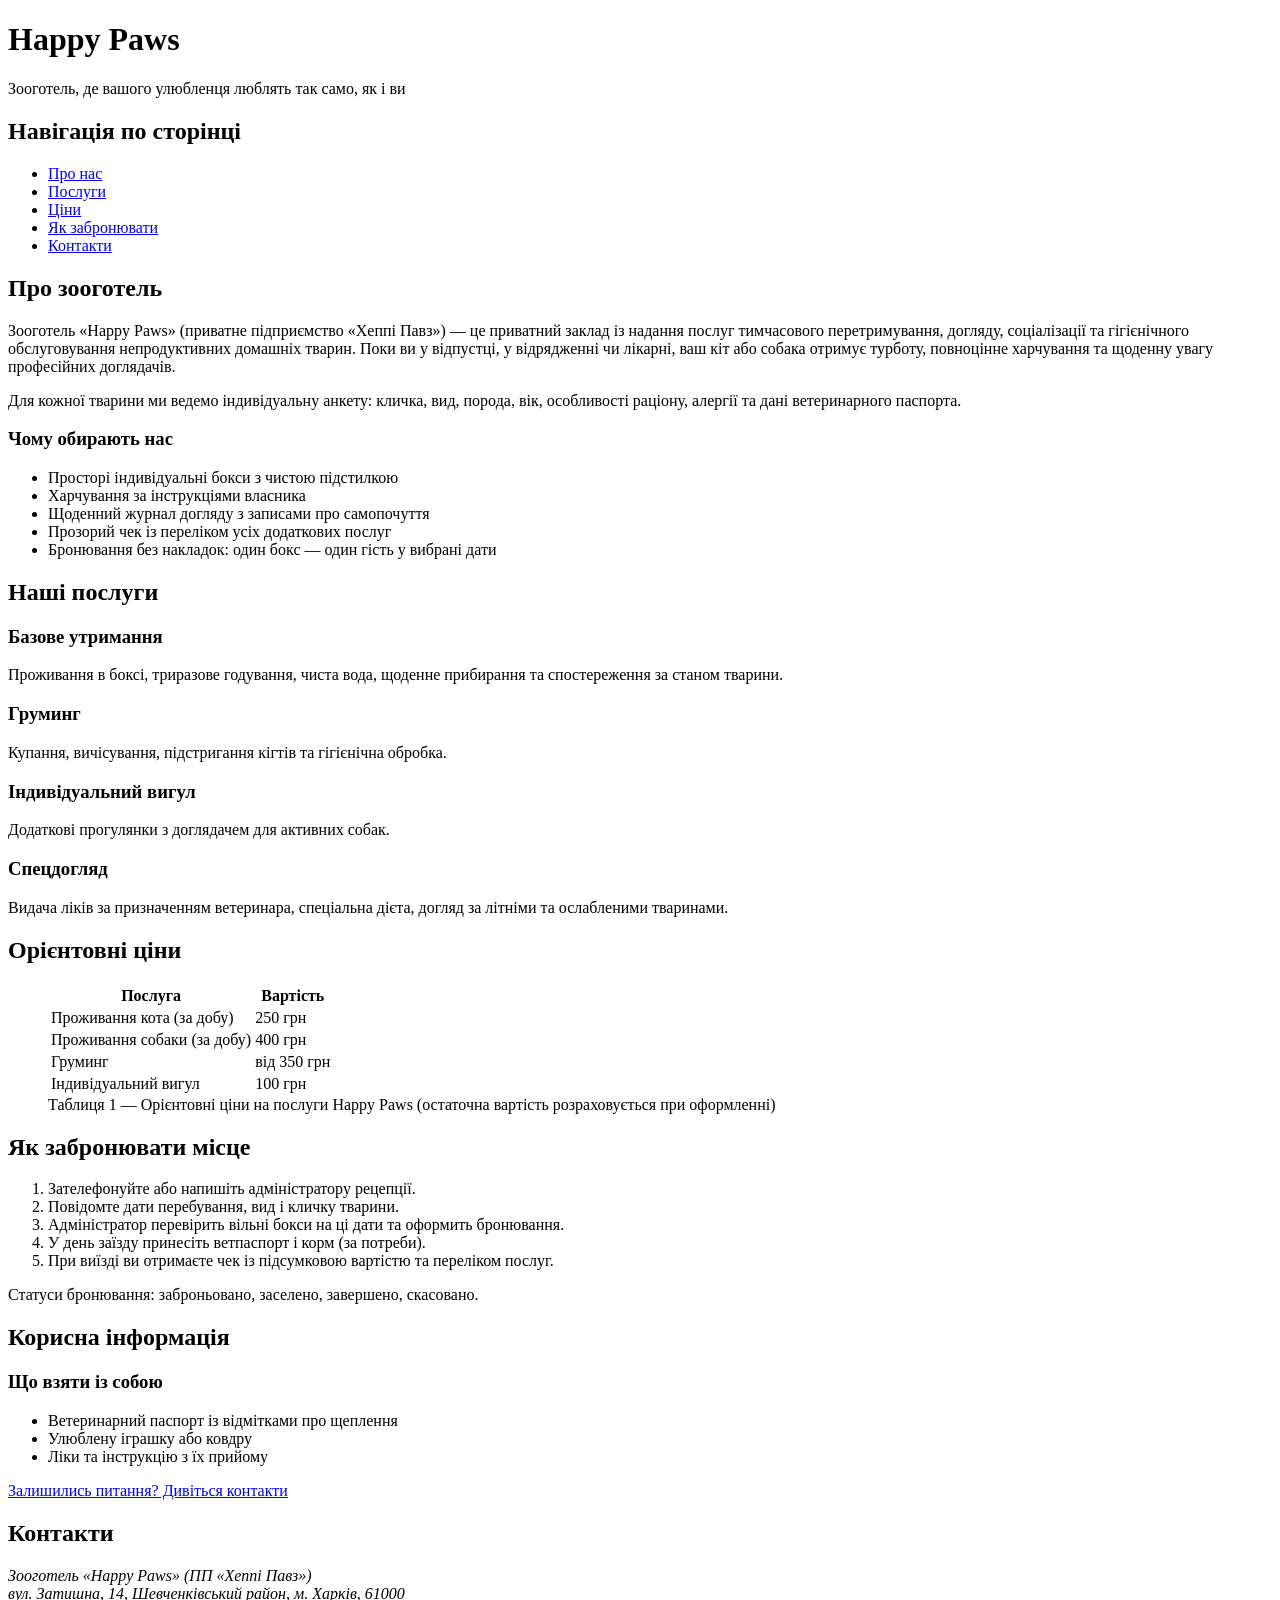
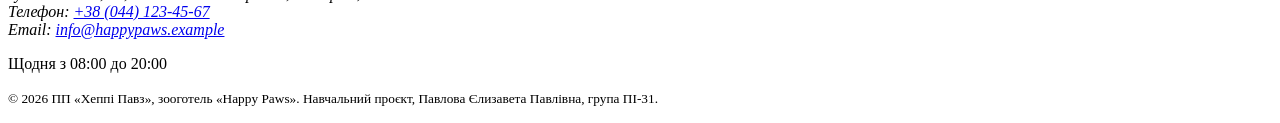
==== index.html @ d4b4854c "день один" ====
<!DOCTYPE html>
<html lang="uk">
<head>
  <meta charset="UTF-8">
  <meta name="viewport" content="width=device-width, initial-scale=1.0">
  <meta name="description" content="Happy Paws — зооготель для безпечної передержки домашніх тварин у Харкові.">
  <title>Happy Paws — зооготель для вашого улюбленця</title>
</head>
<body>

  <header>
    <h1>Happy Paws</h1>
    <p>Зооготель, де вашого улюбленця люблять так само, як і ви</p>

    <nav>
      <h2>Навігація по сторінці</h2>
      <ul>
        <li><a href="#about">Про нас</a></li>
        <li><a href="#services">Послуги</a></li>
        <li><a href="#prices">Ціни</a></li>
        <li><a href="#booking">Як забронювати</a></li>
        <li><a href="#contacts">Контакти</a></li>
      </ul>
    </nav>
  </header>

  <main>

    <section id="about">
      <h2>Про зооготель</h2>
      <p>
        Зооготель «Happy Paws» (приватне підприємство «Хеппі Павз») — це приватний заклад
        із надання послуг тимчасового перетримування, догляду, соціалізації та гігієнічного
        обслуговування непродуктивних домашніх тварин.
        Поки ви у відпустці, у відрядженні чи лікарні, ваш кіт або собака
        отримує турботу, повноцінне харчування та щоденну увагу професійних доглядачів.
      </p>
      <p>
        Для кожної тварини ми ведемо індивідуальну анкету: кличка, вид, порода, вік,
        особливості раціону, алергії та дані ветеринарного паспорта.
      </p>

      <h3>Чому обирають нас</h3>
      <ul>
        <li>Просторі індивідуальні бокси з чистою підстилкою</li>
        <li>Харчування за інструкціями власника</li>
        <li>Щоденний журнал догляду з записами про самопочуття</li>
        <li>Прозорий чек із переліком усіх додаткових послуг</li>
        <li>Бронювання без накладок: один бокс — один гість у вибрані дати</li>
      </ul>
    </section>

    <section id="services">
      <h2>Наші послуги</h2>

      <article>
        <h3>Базове утримання</h3>
        <p>
          Проживання в боксі, триразове годування, чиста вода,
          щоденне прибирання та спостереження за станом тварини.
        </p>
      </article>

      <article>
        <h3>Груминг</h3>
        <p>Купання, вичісування, підстригання кігтів та гігієнічна обробка.</p>
      </article>

      <article>
        <h3>Індивідуальний вигул</h3>
        <p>Додаткові прогулянки з доглядачем для активних собак.</p>
      </article>

      <article>
        <h3>Спецдогляд</h3>
        <p>
          Видача ліків за призначенням ветеринара, спеціальна дієта,
          догляд за літніми та ослабленими тваринами.
        </p>
      </article>
    </section>

    <section id="prices">
      <h2>Орієнтовні ціни</h2>
      <figure>
        <table>
          <thead>
            <tr>
              <th>Послуга</th>
              <th>Вартість</th>
            </tr>
          </thead>
          <tbody>
            <tr>
              <td>Проживання кота (за добу)</td>
              <td>250 грн</td>
            </tr>
            <tr>
              <td>Проживання собаки (за добу)</td>
              <td>400 грн</td>
            </tr>
            <tr>
              <td>Груминг</td>
              <td>від 350 грн</td>
            </tr>
            <tr>
              <td>Індивідуальний вигул</td>
              <td>100 грн</td>
            </tr>
          </tbody>
        </table>
        <figcaption>Таблиця 1 — Орієнтовні ціни на послуги Happy Paws (остаточна вартість розраховується при оформленні)</figcaption>
      </figure>
    </section>

    <section id="booking">
      <h2>Як забронювати місце</h2>
      <ol>
        <li>Зателефонуйте або напишіть адміністратору рецепції.</li>
        <li>Повідомте дати перебування, вид і кличку тварини.</li>
        <li>Адміністратор перевірить вільні бокси на ці дати та оформить бронювання.</li>
        <li>У день заїзду принесіть ветпаспорт і корм (за потреби).</li>
        <li>При виїзді ви отримаєте чек із підсумковою вартістю та переліком послуг.</li>
      </ol>
      <p>Статуси бронювання: заброньовано, заселено, завершено, скасовано.</p>
    </section>

    <aside>
      <h2>Корисна інформація</h2>
      <h3>Що взяти із собою</h3>
      <ul>
        <li>Ветеринарний паспорт із відмітками про щеплення</li>
        <li>Улюблену іграшку або ковдру</li>
        <li>Ліки та інструкцію з їх прийому</li>
      </ul>
      <p>
        <a href="#contacts">Залишились питання? Дивіться контакти</a>
      </p>
    </aside>

  </main>

  <footer>
    <section id="contacts">
      <h2>Контакти</h2>
      <address>
        Зооготель «Happy Paws» (ПП «Хеппі Павз»)<br>
        вул. Затишна, 14, Шевченківський район, м. Харків, 61000<br>
        Телефон: <a href="tel:+380441234567">+38 (044) 123-45-67</a><br>
        Email: <a href="mailto:info@happypaws.example">info@happypaws.example</a>
      </address>
      <p>Щодня з 08:00 до 20:00</p>
    </section>
    <p><small>&copy; 2026 ПП «Хеппі Павз», зооготель «Happy Paws». Навчальний проєкт, Павлова Єлизавета Павлівна, група ПІ-31.</small></p>
  </footer>

</body>
</html>
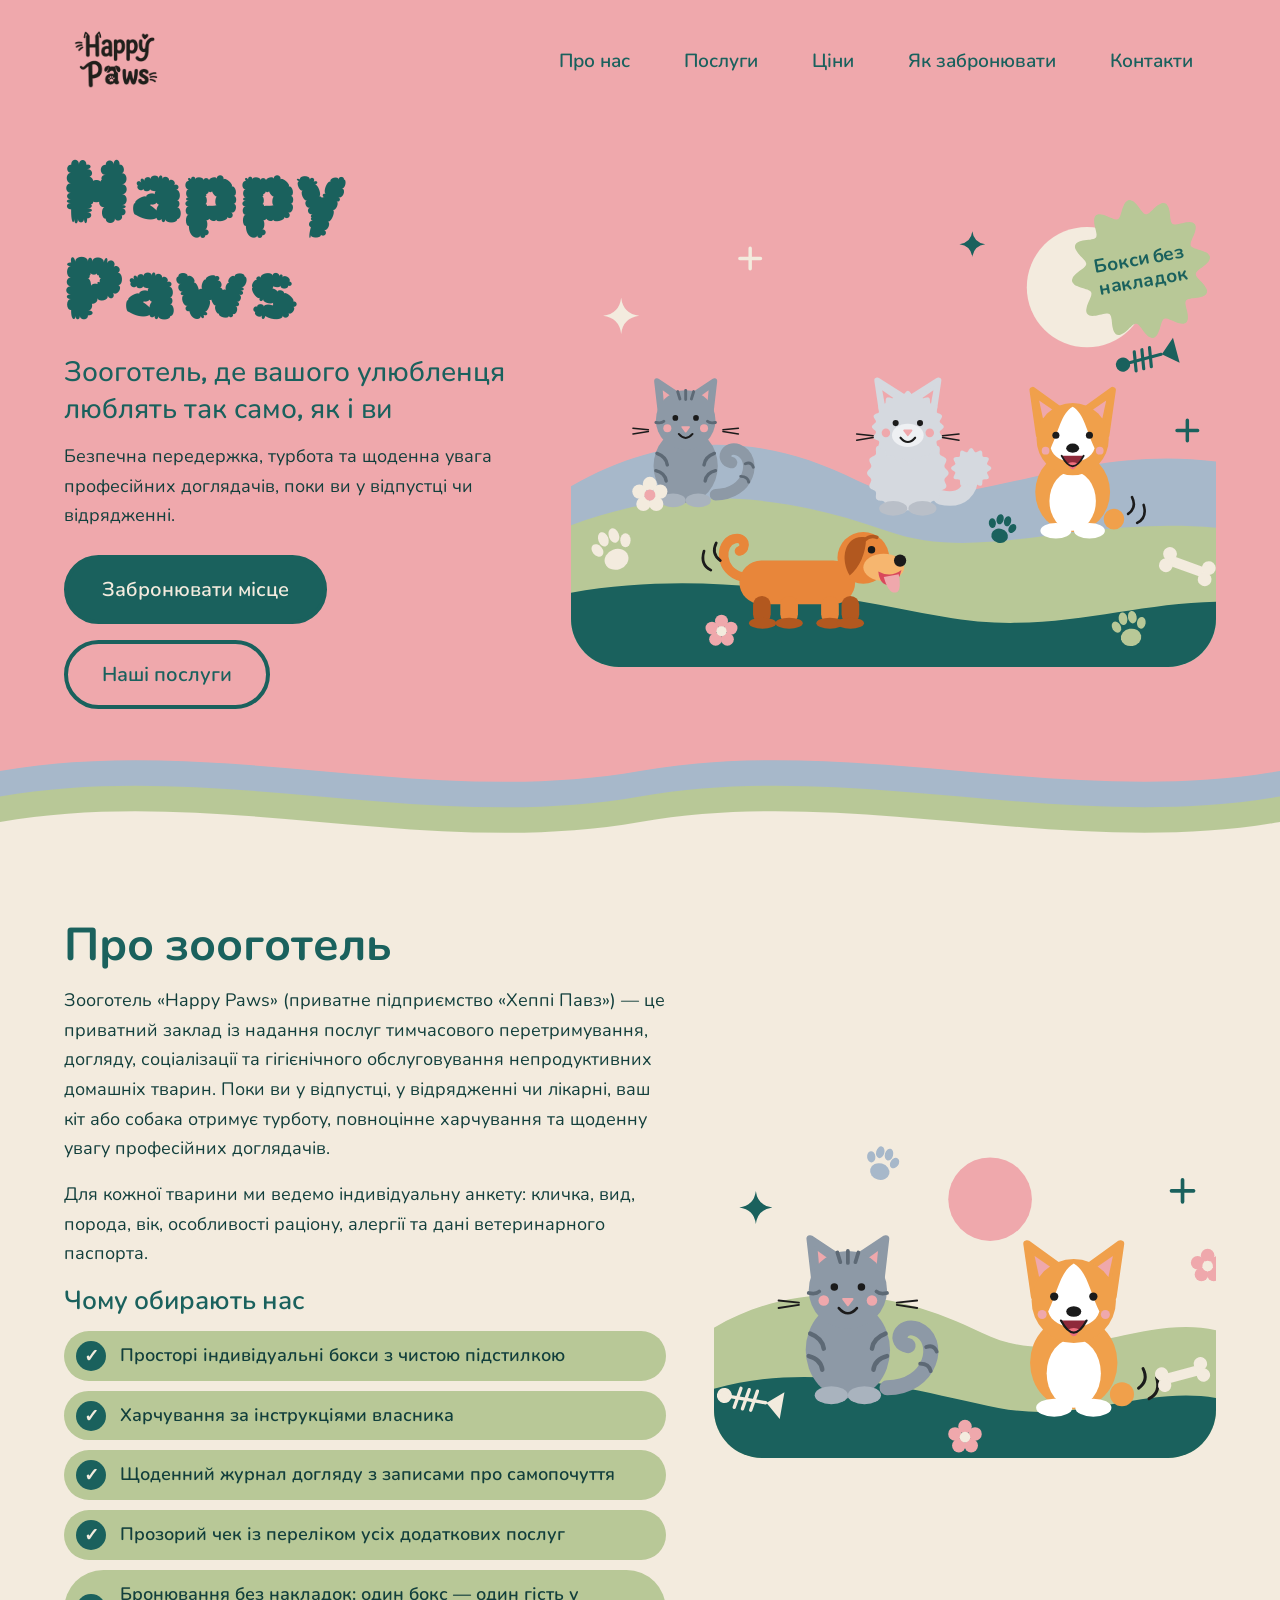
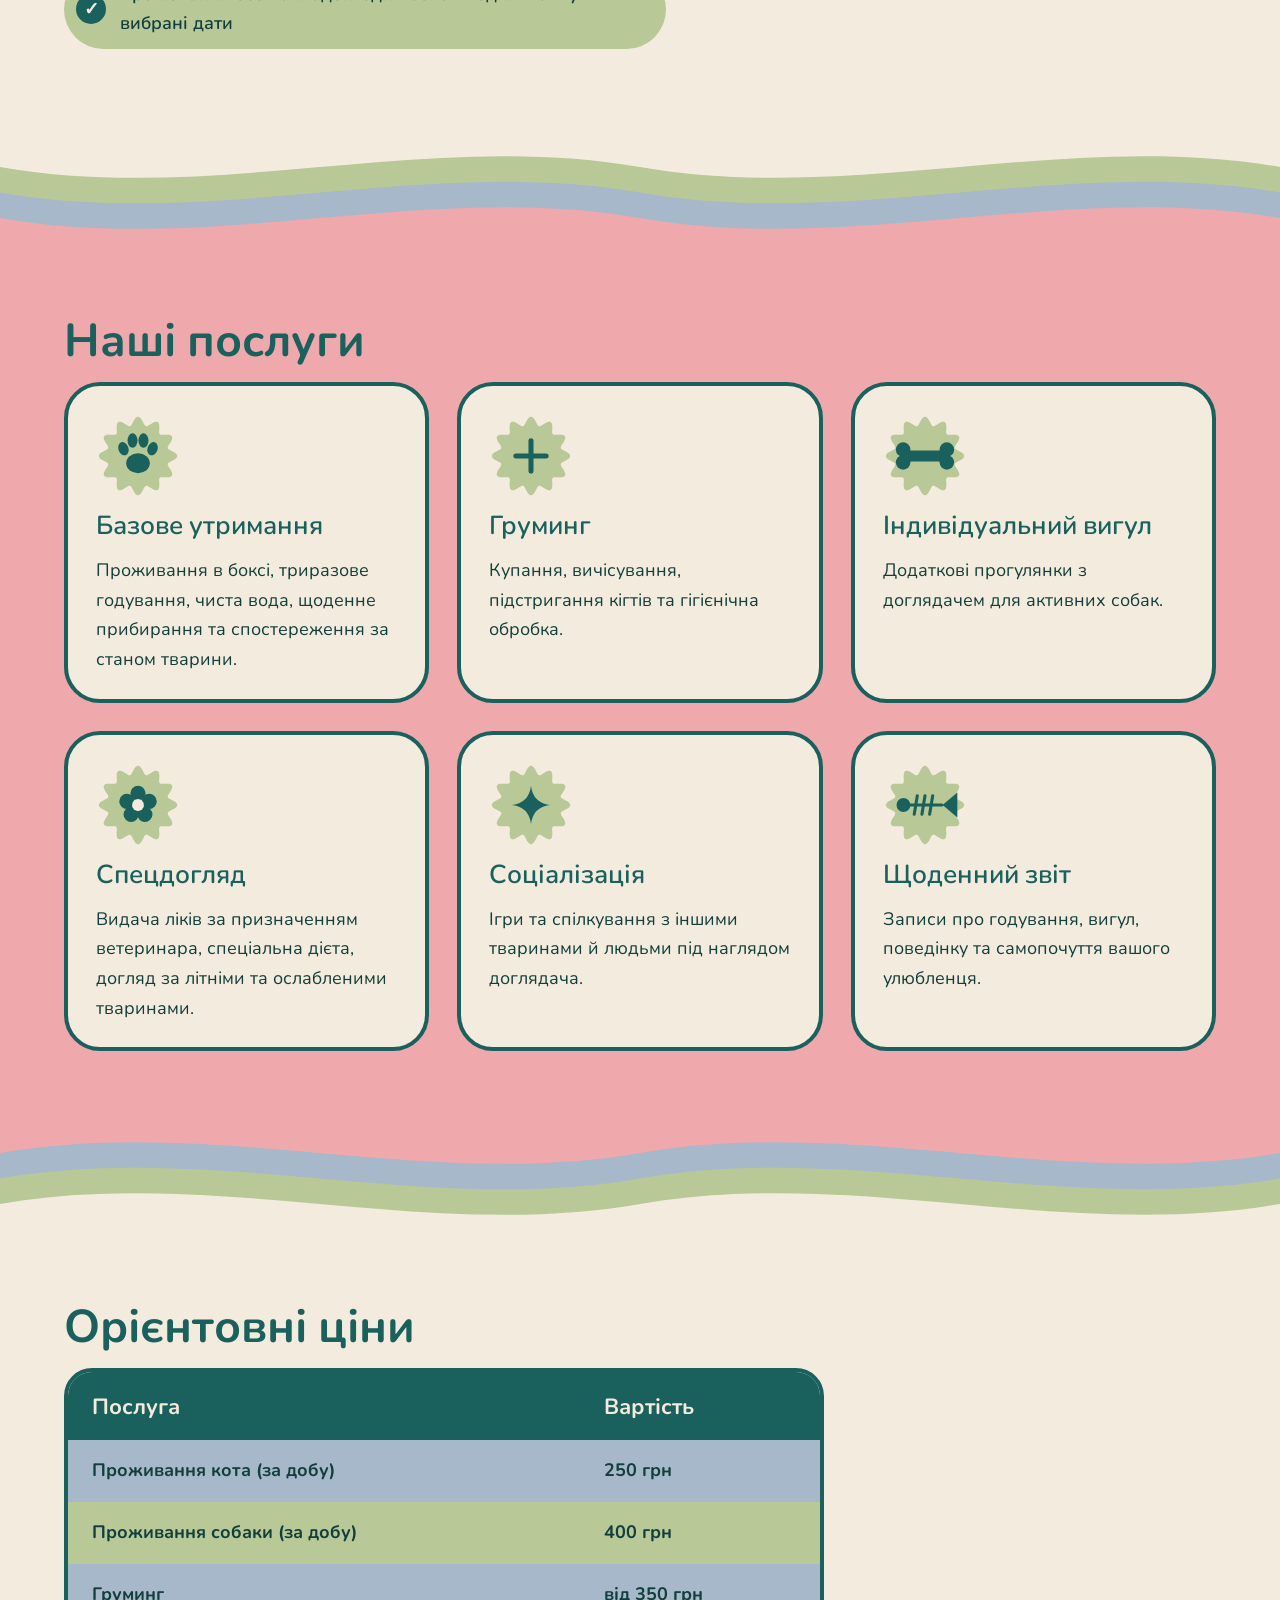
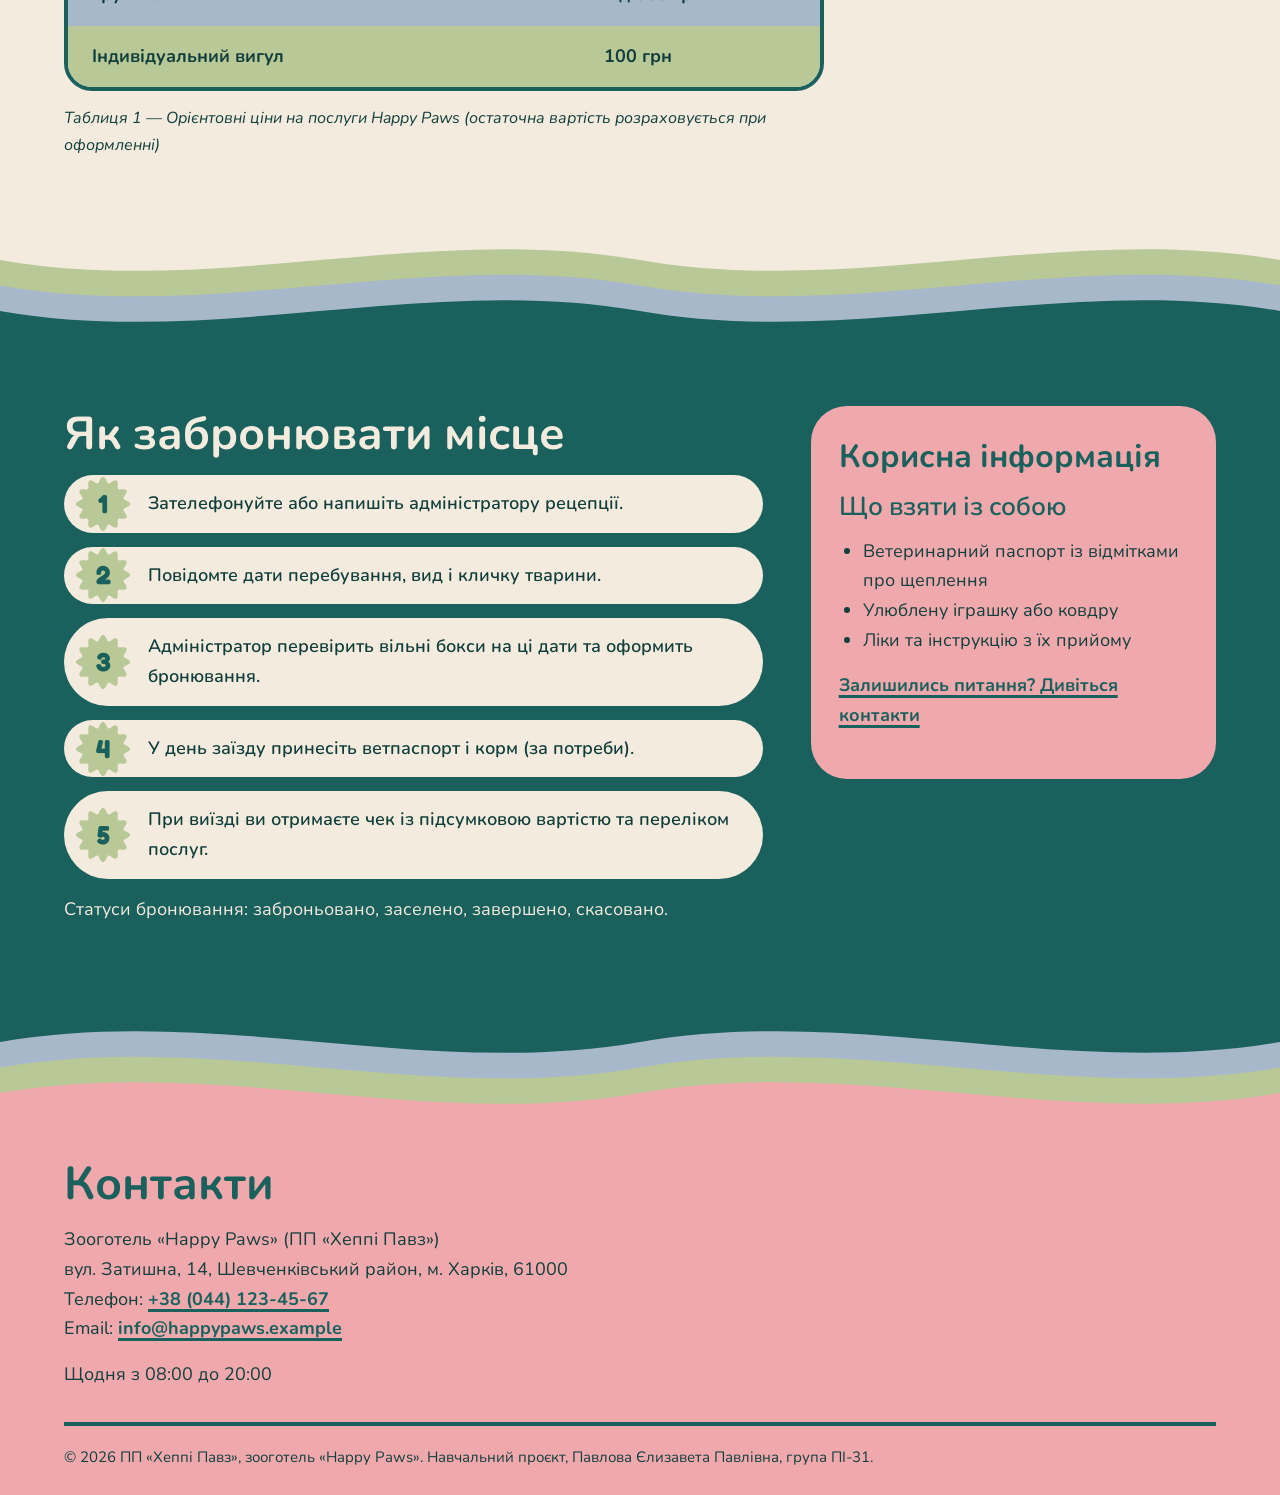
==== commit b63764cc: "день 2-3" ====
--- a/index.html
+++ b/index.html
@@ -5,153 +5,253 @@
   <meta name="viewport" content="width=device-width, initial-scale=1.0">
   <meta name="description" content="Happy Paws — зооготель для безпечної передержки домашніх тварин у Харкові.">
   <title>Happy Paws — зооготель для вашого улюбленця</title>
+  <link rel="preconnect" href="https://fonts.googleapis.com">
+  <link rel="preconnect" href="https://fonts.gstatic.com" crossorigin>
+  <link href="https://fonts.googleapis.com/css2?family=Fredoka:wght@500;600;700&amp;family=Nunito:wght@400;600;700;800&amp;family=Rubik+Bubbles&amp;display=swap" rel="stylesheet">
+  <link rel="stylesheet" href="css/style.css">
 </head>
 <body>
 
-  <header>
-    <h1>Happy Paws</h1>
-    <p>Зооготель, де вашого улюбленця люблять так само, як і ви</p>
-
-    <nav>
-      <h2>Навігація по сторінці</h2>
-      <ul>
-        <li><a href="#about">Про нас</a></li>
-        <li><a href="#services">Послуги</a></li>
-        <li><a href="#prices">Ціни</a></li>
-        <li><a href="#booking">Як забронювати</a></li>
-        <li><a href="#contacts">Контакти</a></li>
-      </ul>
-    </nav>
+  <header class="site-header" id="top">
+    <div class="container header-inner">
+      <a class="logo" href="#top">
+        <img src="images/logo.png" alt="Happy Paws" width="500" height="500">
+      </a>
+
+      <nav class="main-nav">
+        <h2 class="visually-hidden">Навігація по сторінці</h2>
+        <ul>
+          <li><a href="#about">Про нас</a></li>
+          <li><a href="#services">Послуги</a></li>
+          <li><a href="#prices">Ціни</a></li>
+          <li><a href="#booking">Як забронювати</a></li>
+          <li><a href="#contacts">Контакти</a></li>
+        </ul>
+      </nav>
+    </div>
   </header>
 
   <main>
 
-    <section id="about">
-      <h2>Про зооготель</h2>
-      <p>
-        Зооготель «Happy Paws» (приватне підприємство «Хеппі Павз») — це приватний заклад
-        із надання послуг тимчасового перетримування, догляду, соціалізації та гігієнічного
-        обслуговування непродуктивних домашніх тварин.
-        Поки ви у відпустці, у відрядженні чи лікарні, ваш кіт або собака
-        отримує турботу, повноцінне харчування та щоденну увагу професійних доглядачів.
-      </p>
-      <p>
-        Для кожної тварини ми ведемо індивідуальну анкету: кличка, вид, порода, вік,
-        особливості раціону, алергії та дані ветеринарного паспорта.
-      </p>
-
-      <h3>Чому обирають нас</h3>
-      <ul>
-        <li>Просторі індивідуальні бокси з чистою підстилкою</li>
-        <li>Харчування за інструкціями власника</li>
-        <li>Щоденний журнал догляду з записами про самопочуття</li>
-        <li>Прозорий чек із переліком усіх додаткових послуг</li>
-        <li>Бронювання без накладок: один бокс — один гість у вибрані дати</li>
-      </ul>
-    </section>
-
-    <section id="services">
-      <h2>Наші послуги</h2>
-
-      <article>
-        <h3>Базове утримання</h3>
-        <p>
-          Проживання в боксі, триразове годування, чиста вода,
-          щоденне прибирання та спостереження за станом тварини.
-        </p>
-      </article>
-
-      <article>
-        <h3>Груминг</h3>
-        <p>Купання, вичісування, підстригання кігтів та гігієнічна обробка.</p>
-      </article>
-
-      <article>
-        <h3>Індивідуальний вигул</h3>
-        <p>Додаткові прогулянки з доглядачем для активних собак.</p>
-      </article>
-
-      <article>
-        <h3>Спецдогляд</h3>
-        <p>
-          Видача ліків за призначенням ветеринара, спеціальна дієта,
-          догляд за літніми та ослабленими тваринами.
-        </p>
-      </article>
-    </section>
-
-    <section id="prices">
-      <h2>Орієнтовні ціни</h2>
-      <figure>
-        <table>
-          <thead>
-            <tr>
-              <th>Послуга</th>
-              <th>Вартість</th>
-            </tr>
-          </thead>
-          <tbody>
-            <tr>
-              <td>Проживання кота (за добу)</td>
-              <td>250 грн</td>
-            </tr>
-            <tr>
-              <td>Проживання собаки (за добу)</td>
-              <td>400 грн</td>
-            </tr>
-            <tr>
-              <td>Груминг</td>
-              <td>від 350 грн</td>
-            </tr>
-            <tr>
-              <td>Індивідуальний вигул</td>
-              <td>100 грн</td>
-            </tr>
-          </tbody>
-        </table>
-        <figcaption>Таблиця 1 — Орієнтовні ціни на послуги Happy Paws (остаточна вартість розраховується при оформленні)</figcaption>
-      </figure>
-    </section>
-
-    <section id="booking">
-      <h2>Як забронювати місце</h2>
-      <ol>
-        <li>Зателефонуйте або напишіть адміністратору рецепції.</li>
-        <li>Повідомте дати перебування, вид і кличку тварини.</li>
-        <li>Адміністратор перевірить вільні бокси на ці дати та оформить бронювання.</li>
-        <li>У день заїзду принесіть ветпаспорт і корм (за потреби).</li>
-        <li>При виїзді ви отримаєте чек із підсумковою вартістю та переліком послуг.</li>
-      </ol>
-      <p>Статуси бронювання: заброньовано, заселено, завершено, скасовано.</p>
-    </section>
-
-    <aside>
-      <h2>Корисна інформація</h2>
-      <h3>Що взяти із собою</h3>
-      <ul>
-        <li>Ветеринарний паспорт із відмітками про щеплення</li>
-        <li>Улюблену іграшку або ковдру</li>
-        <li>Ліки та інструкцію з їх прийому</li>
-      </ul>
-      <p>
-        <a href="#contacts">Залишились питання? Дивіться контакти</a>
-      </p>
-    </aside>
-
+    <section class="hero">
+      <div class="container hero-inner">
+        <div class="hero-text">
+          <h1>Happy Paws</h1>
+          <p class="hero-lead">Зооготель, де вашого улюбленця люблять так само, як і ви</p>
+          <p>
+            Безпечна передержка, турбота та щоденна увага професійних доглядачів,
+            поки ви у відпустці чи відрядженні.
+          </p>
+          <a class="btn" href="#booking">Забронювати місце</a>
+          <a class="btn btn-outline" href="#services">Наші послуги</a>
+        </div>
+        <div class="hero-picture">
+          <img src="images/hero-scene.svg" alt="Веселі коти та собаки на зелених пагорбах" width="900" height="660">
+          <p class="badge">Бокси без накладок</p>
+        </div>
+      </div>
+    </section>
+
+    <div class="wave wave-1" aria-hidden="true">
+      <svg viewBox="0 0 1440 160" preserveAspectRatio="none" focusable="false">
+        <path class="ribbon-1" d="M0,40 C240,-10 480,90 720,40 C960,-10 1200,90 1440,40 V160 H0 Z"/>
+        <path class="ribbon-2" d="M0,40 C240,-10 480,90 720,40 C960,-10 1200,90 1440,40 V160 H0 Z" transform="translate(0,34)"/>
+        <path class="wave-to" d="M0,40 C240,-10 480,90 720,40 C960,-10 1200,90 1440,40 V160 H0 Z" transform="translate(0,68)"/>
+      </svg>
+    </div>
+
+    <section id="about" class="section section-cream">
+      <div class="container about-layout">
+        <div class="about-text">
+          <h2>Про зооготель</h2>
+          <p>
+            Зооготель «Happy Paws» (приватне підприємство «Хеппі Павз») — це приватний заклад
+            із надання послуг тимчасового перетримування, догляду, соціалізації та гігієнічного
+            обслуговування непродуктивних домашніх тварин.
+            Поки ви у відпустці, у відрядженні чи лікарні, ваш кіт або собака
+            отримує турботу, повноцінне харчування та щоденну увагу професійних доглядачів.
+          </p>
+          <p>
+            Для кожної тварини ми ведемо індивідуальну анкету: кличка, вид, порода, вік,
+            особливості раціону, алергії та дані ветеринарного паспорта.
+          </p>
+
+          <h3>Чому обирають нас</h3>
+          <ul class="check-list">
+            <li>Просторі індивідуальні бокси з чистою підстилкою</li>
+            <li>Харчування за інструкціями власника</li>
+            <li>Щоденний журнал догляду з записами про самопочуття</li>
+            <li>Прозорий чек із переліком усіх додаткових послуг</li>
+            <li>Бронювання без накладок: один бокс — один гість у вибрані дати</li>
+          </ul>
+        </div>
+        <div class="about-picture">
+          <img src="images/about-scene.svg" alt="Кіт і корги, що сидять на пагорбі" width="600" height="400">
+        </div>
+      </div>
+    </section>
+
+    <div class="wave wave-2" aria-hidden="true">
+      <svg viewBox="0 0 1440 160" preserveAspectRatio="none" focusable="false">
+        <path class="ribbon-1" d="M0,40 C240,-10 480,90 720,40 C960,-10 1200,90 1440,40 V160 H0 Z"/>
+        <path class="ribbon-2" d="M0,40 C240,-10 480,90 720,40 C960,-10 1200,90 1440,40 V160 H0 Z" transform="translate(0,34)"/>
+        <path class="wave-to" d="M0,40 C240,-10 480,90 720,40 C960,-10 1200,90 1440,40 V160 H0 Z" transform="translate(0,68)"/>
+      </svg>
+    </div>
+
+    <section id="services" class="section section-pink">
+      <div class="container">
+        <h2>Наші послуги</h2>
+
+        <div class="cards">
+          <article class="card">
+            <img class="card-icon" src="images/icon-paw.svg" alt="" width="120" height="120">
+            <h3>Базове утримання</h3>
+            <p>
+              Проживання в боксі, триразове годування, чиста вода,
+              щоденне прибирання та спостереження за станом тварини.
+            </p>
+          </article>
+
+          <article class="card">
+            <img class="card-icon" src="images/icon-sparkle.svg" alt="" width="120" height="120">
+            <h3>Груминг</h3>
+            <p>Купання, вичісування, підстригання кігтів та гігієнічна обробка.</p>
+          </article>
+
+          <article class="card">
+            <img class="card-icon" src="images/icon-bone.svg" alt="" width="120" height="120">
+            <h3>Індивідуальний вигул</h3>
+            <p>Додаткові прогулянки з доглядачем для активних собак.</p>
+          </article>
+
+          <article class="card">
+            <img class="card-icon" src="images/icon-flower.svg" alt="" width="120" height="120">
+            <h3>Спецдогляд</h3>
+            <p>
+              Видача ліків за призначенням ветеринара, спеціальна дієта,
+              догляд за літніми та ослабленими тваринами.
+            </p>
+          </article>
+
+          <article class="card">
+            <img class="card-icon" src="images/icon-star.svg" alt="" width="120" height="120">
+            <h3>Соціалізація</h3>
+            <p>Ігри та спілкування з іншими тваринами й людьми під наглядом доглядача.</p>
+          </article>
+
+          <article class="card">
+            <img class="card-icon" src="images/icon-fish.svg" alt="" width="120" height="120">
+            <h3>Щоденний звіт</h3>
+            <p>Записи про годування, вигул, поведінку та самопочуття вашого улюбленця.</p>
+          </article>
+        </div>
+      </div>
+    </section>
+
+    <div class="wave wave-3" aria-hidden="true">
+      <svg viewBox="0 0 1440 160" preserveAspectRatio="none" focusable="false">
+        <path class="ribbon-1" d="M0,40 C240,-10 480,90 720,40 C960,-10 1200,90 1440,40 V160 H0 Z"/>
+        <path class="ribbon-2" d="M0,40 C240,-10 480,90 720,40 C960,-10 1200,90 1440,40 V160 H0 Z" transform="translate(0,34)"/>
+        <path class="wave-to" d="M0,40 C240,-10 480,90 720,40 C960,-10 1200,90 1440,40 V160 H0 Z" transform="translate(0,68)"/>
+      </svg>
+    </div>
+
+    <section id="prices" class="section section-cream">
+      <div class="container">
+        <h2>Орієнтовні ціни</h2>
+        <figure class="price-figure">
+          <table>
+            <thead>
+              <tr>
+                <th>Послуга</th>
+                <th>Вартість</th>
+              </tr>
+            </thead>
+            <tbody>
+              <tr>
+                <td>Проживання кота (за добу)</td>
+                <td>250 грн</td>
+              </tr>
+              <tr>
+                <td>Проживання собаки (за добу)</td>
+                <td>400 грн</td>
+              </tr>
+              <tr>
+                <td>Груминг</td>
+                <td>від 350 грн</td>
+              </tr>
+              <tr>
+                <td>Індивідуальний вигул</td>
+                <td>100 грн</td>
+              </tr>
+            </tbody>
+          </table>
+          <figcaption>Таблиця 1 — Орієнтовні ціни на послуги Happy Paws (остаточна вартість розраховується при оформленні)</figcaption>
+        </figure>
+      </div>
+    </section>
+
+    <div class="wave wave-4" aria-hidden="true">
+      <svg viewBox="0 0 1440 160" preserveAspectRatio="none" focusable="false">
+        <path class="ribbon-1" d="M0,40 C240,-10 480,90 720,40 C960,-10 1200,90 1440,40 V160 H0 Z"/>
+        <path class="ribbon-2" d="M0,40 C240,-10 480,90 720,40 C960,-10 1200,90 1440,40 V160 H0 Z" transform="translate(0,34)"/>
+        <path class="wave-to" d="M0,40 C240,-10 480,90 720,40 C960,-10 1200,90 1440,40 V160 H0 Z" transform="translate(0,68)"/>
+      </svg>
+    </div>
+
+    <section id="booking" class="section section-teal">
+      <div class="container booking-layout">
+        <div class="booking-main">
+          <h2>Як забронювати місце</h2>
+          <ol class="steps">
+            <li>Зателефонуйте або напишіть адміністратору рецепції.</li>
+            <li>Повідомте дати перебування, вид і кличку тварини.</li>
+            <li>Адміністратор перевірить вільні бокси на ці дати та оформить бронювання.</li>
+            <li>У день заїзду принесіть ветпаспорт і корм (за потреби).</li>
+            <li>При виїзді ви отримаєте чек із підсумковою вартістю та переліком послуг.</li>
+          </ol>
+          <p>Статуси бронювання: заброньовано, заселено, завершено, скасовано.</p>
+        </div>
+
+        <aside class="info-box">
+          <h2>Корисна інформація</h2>
+          <h3>Що взяти із собою</h3>
+          <ul>
+            <li>Ветеринарний паспорт із відмітками про щеплення</li>
+            <li>Улюблену іграшку або ковдру</li>
+            <li>Ліки та інструкцію з їх прийому</li>
+          </ul>
+          <p>
+            <a href="#contacts">Залишились питання? Дивіться контакти</a>
+          </p>
+        </aside>
+      </div>
+    </section>
+
+    <div class="wave wave-5" aria-hidden="true">
+      <svg viewBox="0 0 1440 160" preserveAspectRatio="none" focusable="false">
+        <path class="ribbon-1" d="M0,40 C240,-10 480,90 720,40 C960,-10 1200,90 1440,40 V160 H0 Z"/>
+        <path class="ribbon-2" d="M0,40 C240,-10 480,90 720,40 C960,-10 1200,90 1440,40 V160 H0 Z" transform="translate(0,34)"/>
+        <path class="wave-to" d="M0,40 C240,-10 480,90 720,40 C960,-10 1200,90 1440,40 V160 H0 Z" transform="translate(0,68)"/>
+      </svg>
+    </div>
   </main>
 
-  <footer>
-    <section id="contacts">
-      <h2>Контакти</h2>
-      <address>
-        Зооготель «Happy Paws» (ПП «Хеппі Павз»)<br>
-        вул. Затишна, 14, Шевченківський район, м. Харків, 61000<br>
-        Телефон: <a href="tel:+380441234567">+38 (044) 123-45-67</a><br>
-        Email: <a href="mailto:info@happypaws.example">info@happypaws.example</a>
-      </address>
-      <p>Щодня з 08:00 до 20:00</p>
-    </section>
-    <p><small>&copy; 2026 ПП «Хеппі Павз», зооготель «Happy Paws». Навчальний проєкт, Павлова Єлизавета Павлівна, група ПІ-31.</small></p>
+  <footer class="site-footer">
+    <div class="container footer-inner">
+      <section id="contacts">
+        <h2>Контакти</h2>
+        <address>
+          Зооготель «Happy Paws» (ПП «Хеппі Павз»)<br>
+          вул. Затишна, 14, Шевченківський район, м. Харків, 61000<br>
+          Телефон: <a href="tel:+380441234567">+38 (044) 123-45-67</a><br>
+          Email: <a href="mailto:info@happypaws.example">info@happypaws.example</a>
+        </address>
+        <p>Щодня з 08:00 до 20:00</p>
+      </section>
+      <p class="copyright"><small>&copy; 2026 ПП «Хеппі Павз», зооготель «Happy Paws». Навчальний проєкт, Павлова Єлизавета Павлівна, група ПІ-31.</small></p>
+    </div>
   </footer>
 
 </body>
--- a/css/style.css
+++ b/css/style.css
@@ -0,0 +1,658 @@
+/* happy paws */
+
+/* база */
+* {
+  box-sizing: border-box;
+}
+
+:root {
+  --pink: #EFA8AC;
+  --lace: #F3EBDE;
+  --teal: #1A615D;
+  --powder: #A7B8CA;
+  --sage: #B8C897;
+  --ink: #123F3C;
+  --font-head: "Fredoka", "Nunito", "Trebuchet MS", sans-serif;
+  --font-body: "Nunito", "Segoe UI", Arial, sans-serif;
+}
+
+html {
+  scroll-behavior: smooth;
+}
+
+body {
+  margin: 0;
+  font-family: var(--font-body);
+  font-size: 18px;
+  line-height: 1.65;
+  color: var(--ink);
+  background-color: var(--pink);
+}
+
+h1,
+h2,
+h3 {
+  font-family: var(--font-head);
+  color: var(--teal);
+  line-height: 1.15;
+  margin: 0 0 16px;
+}
+
+h1 {
+  font-family: "Rubik Bubbles", var(--font-head);
+  font-size: 84px;
+  font-weight: 400;
+  letter-spacing: 1px;
+}
+
+h2 {
+  font-size: 46px;
+  font-weight: 700;
+}
+
+h3 {
+  font-size: 26px;
+  font-weight: 600;
+}
+
+p {
+  margin: 0 0 16px;
+}
+
+a {
+  color: var(--teal);
+  font-weight: 700;
+  text-decoration-thickness: 3px;
+  text-underline-offset: 4px;
+}
+
+a:hover {
+  text-decoration-color: var(--pink);
+}
+
+img {
+  max-width: 100%;
+  height: auto;
+}
+
+ul,
+ol {
+  margin: 0 0 16px;
+  padding-left: 24px;
+}
+
+.visually-hidden {
+  position: absolute;
+  width: 1px;
+  height: 1px;
+  margin: -1px;
+  padding: 0;
+  overflow: hidden;
+  clip: rect(0, 0, 0, 0);
+  border: 0;
+}
+
+/* контейнер */
+.container {
+  max-width: 1200px;
+  margin: 0 auto;
+  padding: 0 24px;
+}
+
+.section {
+  padding: 56px 0 72px;
+}
+
+.section-pink {
+  background-color: var(--pink);
+}
+
+.section-cream {
+  background-color: var(--lace);
+}
+
+.section-teal {
+  background-color: var(--teal);
+}
+
+.section-teal h2,
+.section-teal h3,
+.section-teal p {
+  color: var(--lace);
+}
+
+/* хвилі */
+.wave {
+  line-height: 0;
+  background-color: var(--from);
+}
+
+.wave svg {
+  display: block;
+  width: 100%;
+  height: 120px;
+}
+
+.ribbon-1 {
+  fill: var(--r1);
+}
+
+.ribbon-2 {
+  fill: var(--r2);
+}
+
+.wave-to {
+  fill: var(--to);
+}
+
+.wave-1 {
+  --from: var(--pink);
+  --r1: var(--powder);
+  --r2: var(--sage);
+  --to: var(--lace);
+}
+
+.wave-2 {
+  --from: var(--lace);
+  --r1: var(--sage);
+  --r2: var(--powder);
+  --to: var(--pink);
+}
+
+.wave-3 {
+  --from: var(--pink);
+  --r1: var(--powder);
+  --r2: var(--sage);
+  --to: var(--lace);
+}
+
+.wave-4 {
+  --from: var(--lace);
+  --r1: var(--sage);
+  --r2: var(--powder);
+  --to: var(--teal);
+}
+
+.wave-5 {
+  --from: var(--teal);
+  --r1: var(--powder);
+  --r2: var(--sage);
+  --to: var(--pink);
+}
+
+.wave-2 svg,
+.wave-4 svg {
+  transform: scaleX(-1);
+}
+
+/* кнопки */
+.btn {
+  display: inline-block;
+  margin: 8px 12px 8px 0;
+  padding: 14px 34px;
+  font-family: var(--font-head);
+  font-size: 20px;
+  font-weight: 600;
+  text-decoration: none;
+  color: var(--lace);
+  background-color: var(--teal);
+  border: 4px solid var(--teal);
+  border-radius: 999px;
+}
+
+.btn:hover {
+  color: var(--teal);
+  background-color: var(--lace);
+}
+
+.btn-outline {
+  color: var(--teal);
+  background-color: transparent;
+}
+
+.btn-outline:hover {
+  color: var(--lace);
+  background-color: var(--teal);
+}
+
+/* шапка */
+.site-header {
+  background-color: var(--pink);
+}
+
+.header-inner {
+  display: flex;
+  justify-content: space-between;
+  align-items: center;
+  gap: 24px;
+  padding-top: 12px;
+  padding-bottom: 12px;
+}
+
+.logo {
+  display: block;
+}
+
+.logo img {
+  display: block;
+  width: 96px;
+  height: 96px;
+}
+
+.main-nav ul {
+  display: flex;
+  gap: 8px;
+  margin: 0;
+  padding: 0;
+  list-style: none;
+}
+
+.main-nav a {
+  display: block;
+  padding: 10px 20px;
+  font-family: var(--font-head);
+  font-size: 19px;
+  font-weight: 600;
+  text-decoration: none;
+  color: var(--teal);
+  border: 3px solid transparent;
+  border-radius: 999px;
+}
+
+.main-nav a:hover {
+  background-color: var(--lace);
+  border-color: var(--teal);
+}
+
+/* hero */
+.hero {
+  padding: 24px 0 24px;
+  background-color: var(--pink);
+}
+
+.hero-inner {
+  display: flex;
+  align-items: center;
+  justify-content: space-between;
+  gap: 40px;
+}
+
+.hero-text {
+  flex: 1 1 42%;
+}
+
+.hero-lead {
+  font-family: var(--font-head);
+  font-size: 28px;
+  font-weight: 500;
+  line-height: 1.3;
+  color: var(--teal);
+}
+
+.hero-picture {
+  position: relative;
+  flex: 1 1 58%;
+}
+
+.hero-picture img {
+  display: block;
+  width: 100%;
+  border-radius: 0 0 48px 48px;
+}
+
+/* бейдж */
+.badge {
+  position: absolute;
+  top: 0;
+  right: 0;
+  display: flex;
+  align-items: center;
+  justify-content: center;
+  width: 150px;
+  height: 150px;
+  margin: 0;
+  padding: 24px;
+  font-family: var(--font-head);
+  font-size: 19px;
+  font-weight: 700;
+  line-height: 1.15;
+  text-align: center;
+  color: var(--teal);
+  background-image: url("../images/scallop-sage.svg");
+  background-repeat: no-repeat;
+  background-size: 100% 100%;
+  transform: rotate(-10deg);
+}
+
+/* про нас */
+.about-layout {
+  display: grid;
+  grid-template-columns: 1.2fr 1fr;
+  align-items: center;
+  gap: 48px;
+}
+
+.about-picture img {
+  display: block;
+  width: 100%;
+  border-radius: 0 0 48px 48px;
+}
+
+.check-list {
+  padding-left: 0;
+  list-style: none;
+}
+
+.check-list li {
+  position: relative;
+  margin-bottom: 10px;
+  padding: 10px 20px 10px 56px;
+  font-weight: 600;
+  background-color: var(--sage);
+  border-radius: 999px;
+}
+
+.check-list li::before {
+  content: "\2713";
+  position: absolute;
+  top: 50%;
+  left: 12px;
+  width: 30px;
+  height: 30px;
+  margin-top: -15px;
+  font-weight: 800;
+  line-height: 30px;
+  text-align: center;
+  color: var(--lace);
+  background-color: var(--teal);
+  border-radius: 50%;
+}
+
+/* картки */
+.cards {
+  display: grid;
+  grid-template-columns: repeat(3, 1fr);
+  gap: 28px;
+}
+
+.card {
+  padding: 28px 28px 24px;
+  background-color: var(--lace);
+  border: 4px solid var(--teal);
+  border-radius: 36px;
+}
+
+.card:hover {
+  background-color: var(--sage);
+}
+
+.card-icon {
+  display: block;
+  width: 84px;
+  height: 84px;
+  margin-bottom: 12px;
+}
+
+.card p {
+  margin-bottom: 0;
+}
+
+/* ціни */
+.price-figure {
+  max-width: 760px;
+  margin: 0;
+}
+
+table {
+  width: 100%;
+  overflow: hidden;
+  border-collapse: separate;
+  border-spacing: 0;
+  border: 4px solid var(--teal);
+  border-radius: 28px;
+}
+
+th,
+td {
+  padding: 16px 24px;
+  text-align: left;
+}
+
+th {
+  font-family: var(--font-head);
+  font-size: 22px;
+  color: var(--lace);
+  background-color: var(--teal);
+}
+
+td {
+  font-weight: 700;
+}
+
+tbody tr:nth-child(odd) td {
+  background-color: var(--powder);
+}
+
+tbody tr:nth-child(even) td {
+  background-color: var(--sage);
+}
+
+figcaption {
+  margin-top: 14px;
+  font-size: 16px;
+  font-style: italic;
+}
+
+/* бронювання */
+.booking-layout {
+  display: flex;
+  align-items: flex-start;
+  gap: 48px;
+}
+
+.booking-main {
+  flex: 2 1 0;
+}
+
+.steps {
+  padding-left: 0;
+  list-style: none;
+  counter-reset: step;
+}
+
+.steps li {
+  position: relative;
+  margin-bottom: 14px;
+  padding: 14px 24px 14px 84px;
+  font-weight: 600;
+  color: var(--ink);
+  counter-increment: step;
+  background-color: var(--lace);
+  border-radius: 999px;
+}
+
+.steps li::before {
+  content: counter(step);
+  position: absolute;
+  top: 50%;
+  left: 10px;
+  width: 58px;
+  height: 58px;
+  margin-top: -29px;
+  font-family: var(--font-head);
+  font-size: 26px;
+  font-weight: 700;
+  line-height: 58px;
+  text-align: center;
+  color: var(--teal);
+  background-image: url("../images/scallop-sage.svg");
+  background-repeat: no-repeat;
+  background-size: 100% 100%;
+}
+
+.info-box {
+  flex: 1 1 0;
+  padding: 32px 28px;
+  background-color: var(--pink);
+  border-radius: 36px;
+}
+
+.section-teal .info-box h2,
+.section-teal .info-box h3 {
+  color: var(--teal);
+}
+
+.section-teal .info-box p,
+.section-teal .info-box li {
+  color: var(--ink);
+}
+
+.info-box h2 {
+  font-size: 32px;
+}
+
+/* підвал */
+.site-footer {
+  padding: 24px 0 24px;
+  background-color: var(--pink);
+}
+
+address {
+  margin-bottom: 16px;
+  font-style: normal;
+}
+
+.copyright {
+  margin: 32px 0 0;
+  padding-top: 16px;
+  border-top: 4px solid var(--teal);
+}
+
+/* адаптивність */
+
+/* планшети */
+@media (max-width: 900px) {
+  h1 {
+    font-size: 64px;
+  }
+
+  h2 {
+    font-size: 36px;
+  }
+
+  .wave svg {
+    height: 90px;
+  }
+
+  .cards {
+    grid-template-columns: repeat(2, 1fr);
+  }
+
+  .about-layout {
+    grid-template-columns: 1fr;
+  }
+
+  .hero-inner {
+    flex-direction: column;
+    text-align: center;
+  }
+
+  .hero-text,
+  .hero-picture {
+    flex: none;
+    width: 100%;
+  }
+
+  .booking-layout {
+    flex-direction: column;
+    gap: 32px;
+  }
+
+  .booking-main,
+  .info-box {
+    flex: none;
+    width: 100%;
+  }
+}
+
+/* смартфони */
+@media (max-width: 600px) {
+  body {
+    font-size: 16px;
+  }
+
+  h1 {
+    font-size: 48px;
+  }
+
+  h2 {
+    font-size: 30px;
+  }
+
+  h3 {
+    font-size: 22px;
+  }
+
+  .container {
+    padding: 0 16px;
+  }
+
+  .section {
+    padding: 32px 0 48px;
+  }
+
+  .wave svg {
+    height: 60px;
+  }
+
+  .header-inner {
+    flex-direction: column;
+    gap: 8px;
+  }
+
+  .logo img {
+    width: 80px;
+    height: 80px;
+  }
+
+  .main-nav ul {
+    flex-wrap: wrap;
+    justify-content: center;
+  }
+
+  .main-nav a {
+    padding: 8px 14px;
+    font-size: 17px;
+  }
+
+  .hero-lead {
+    font-size: 22px;
+  }
+
+  .btn {
+    margin: 8px 4px;
+    padding: 12px 26px;
+    font-size: 18px;
+  }
+
+  .badge {
+    width: 100px;
+    height: 100px;
+    padding: 14px;
+    font-size: 13px;
+  }
+
+  .cards {
+    grid-template-columns: 1fr;
+  }
+
+  .steps li {
+    padding-left: 76px;
+    border-radius: 32px;
+  }
+
+  th,
+  td {
+    padding: 12px 14px;
+  }
+}
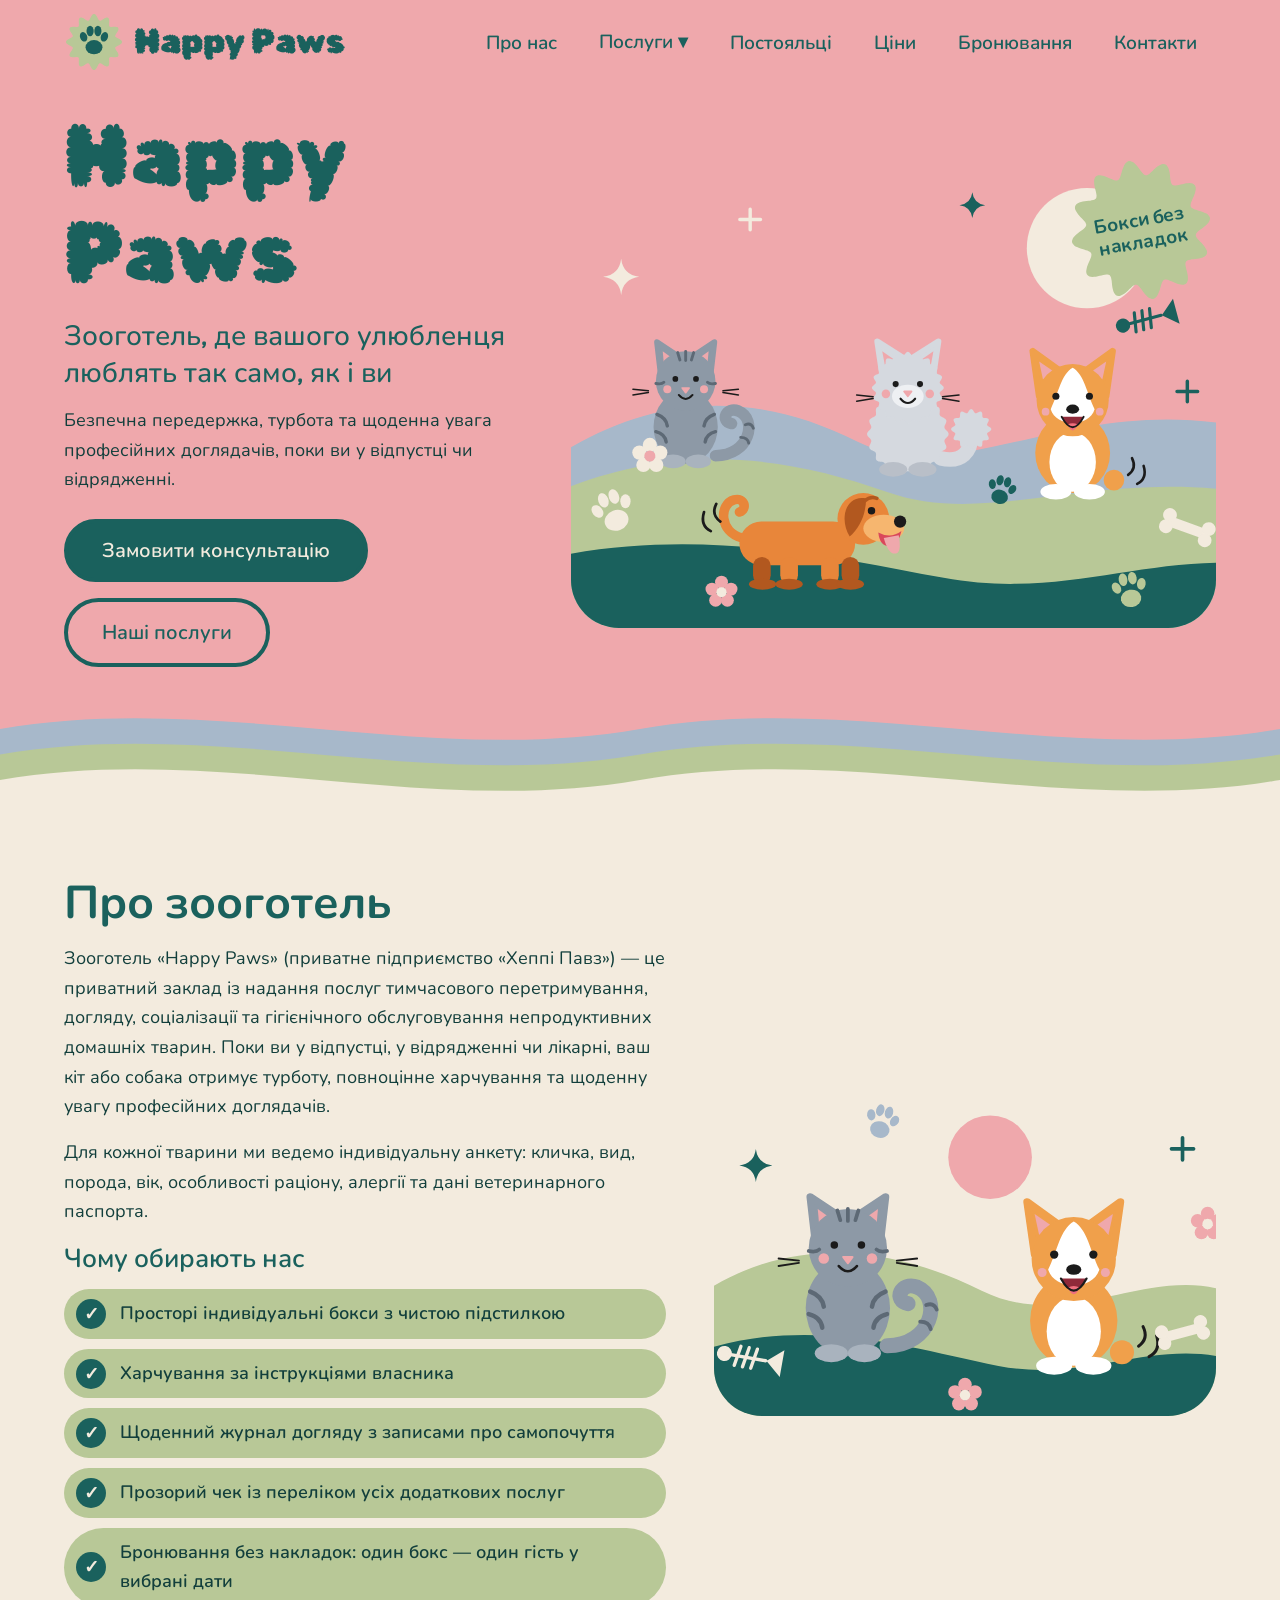
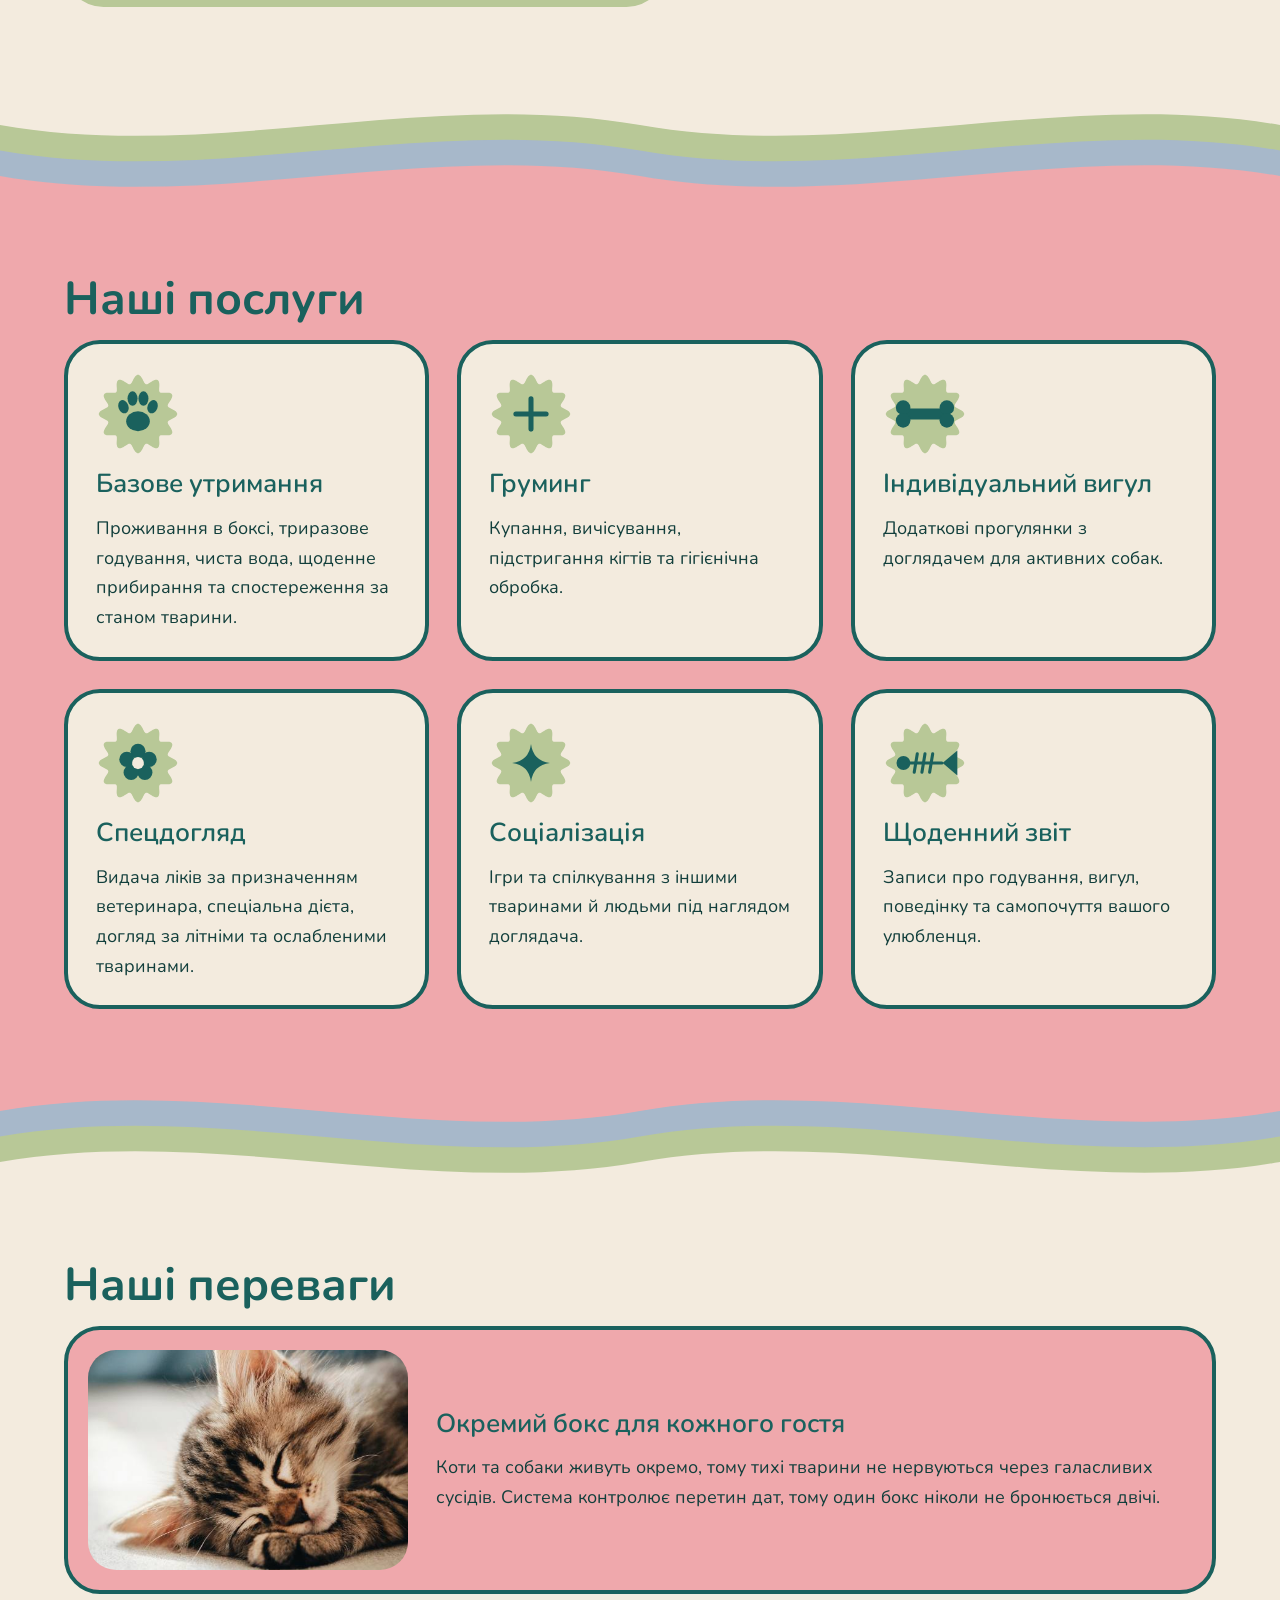
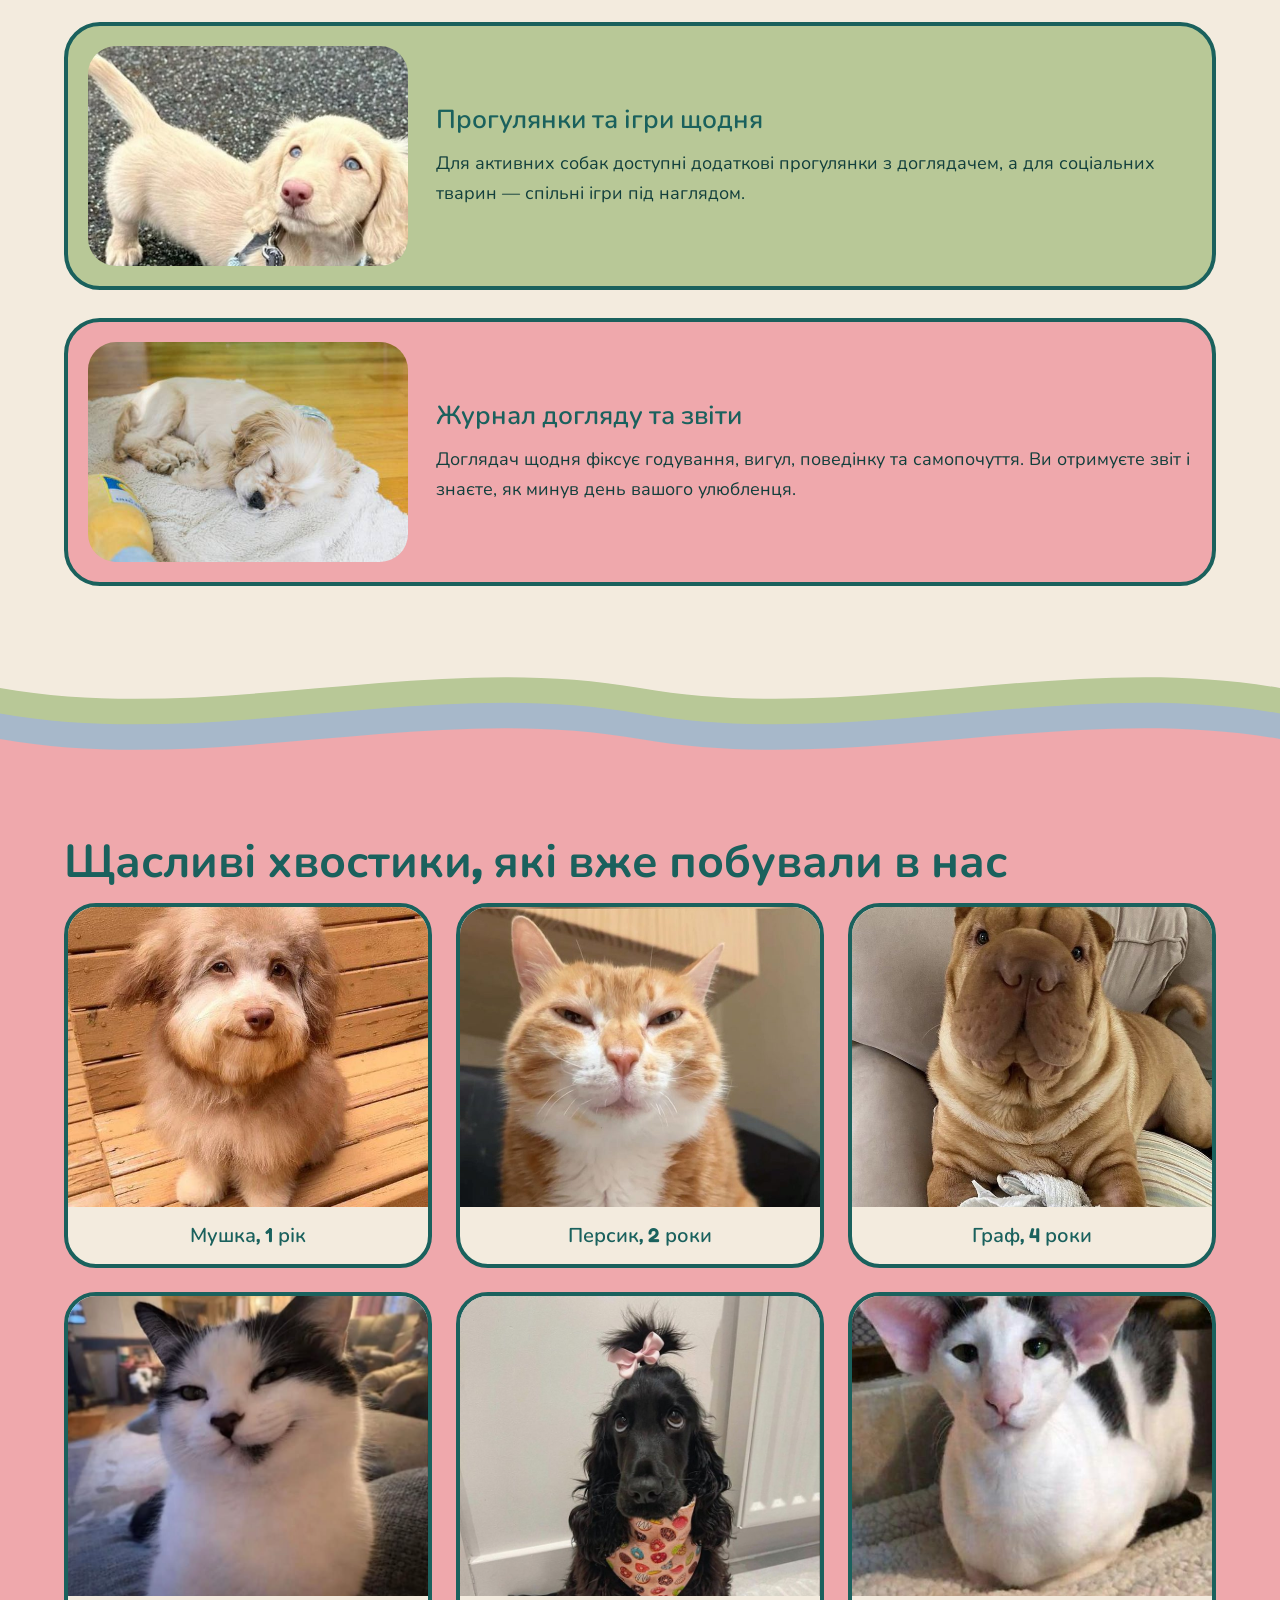
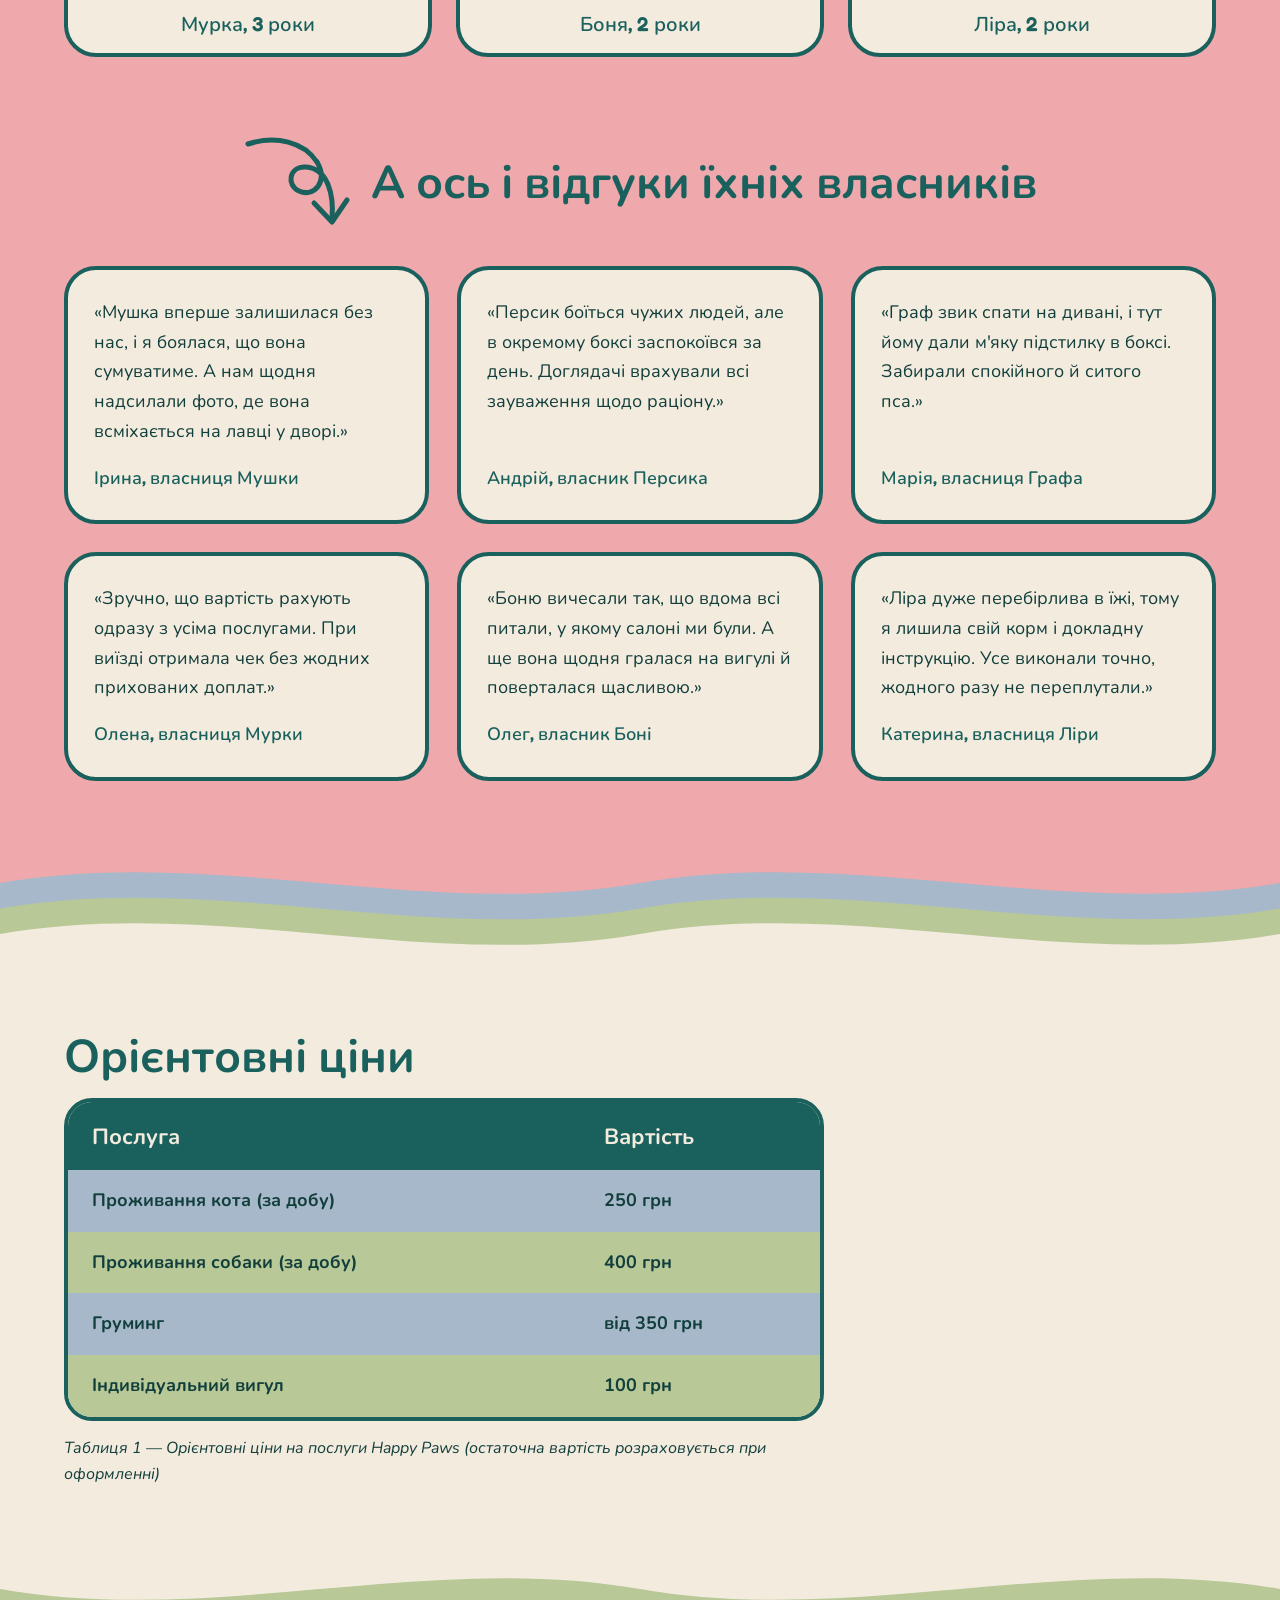
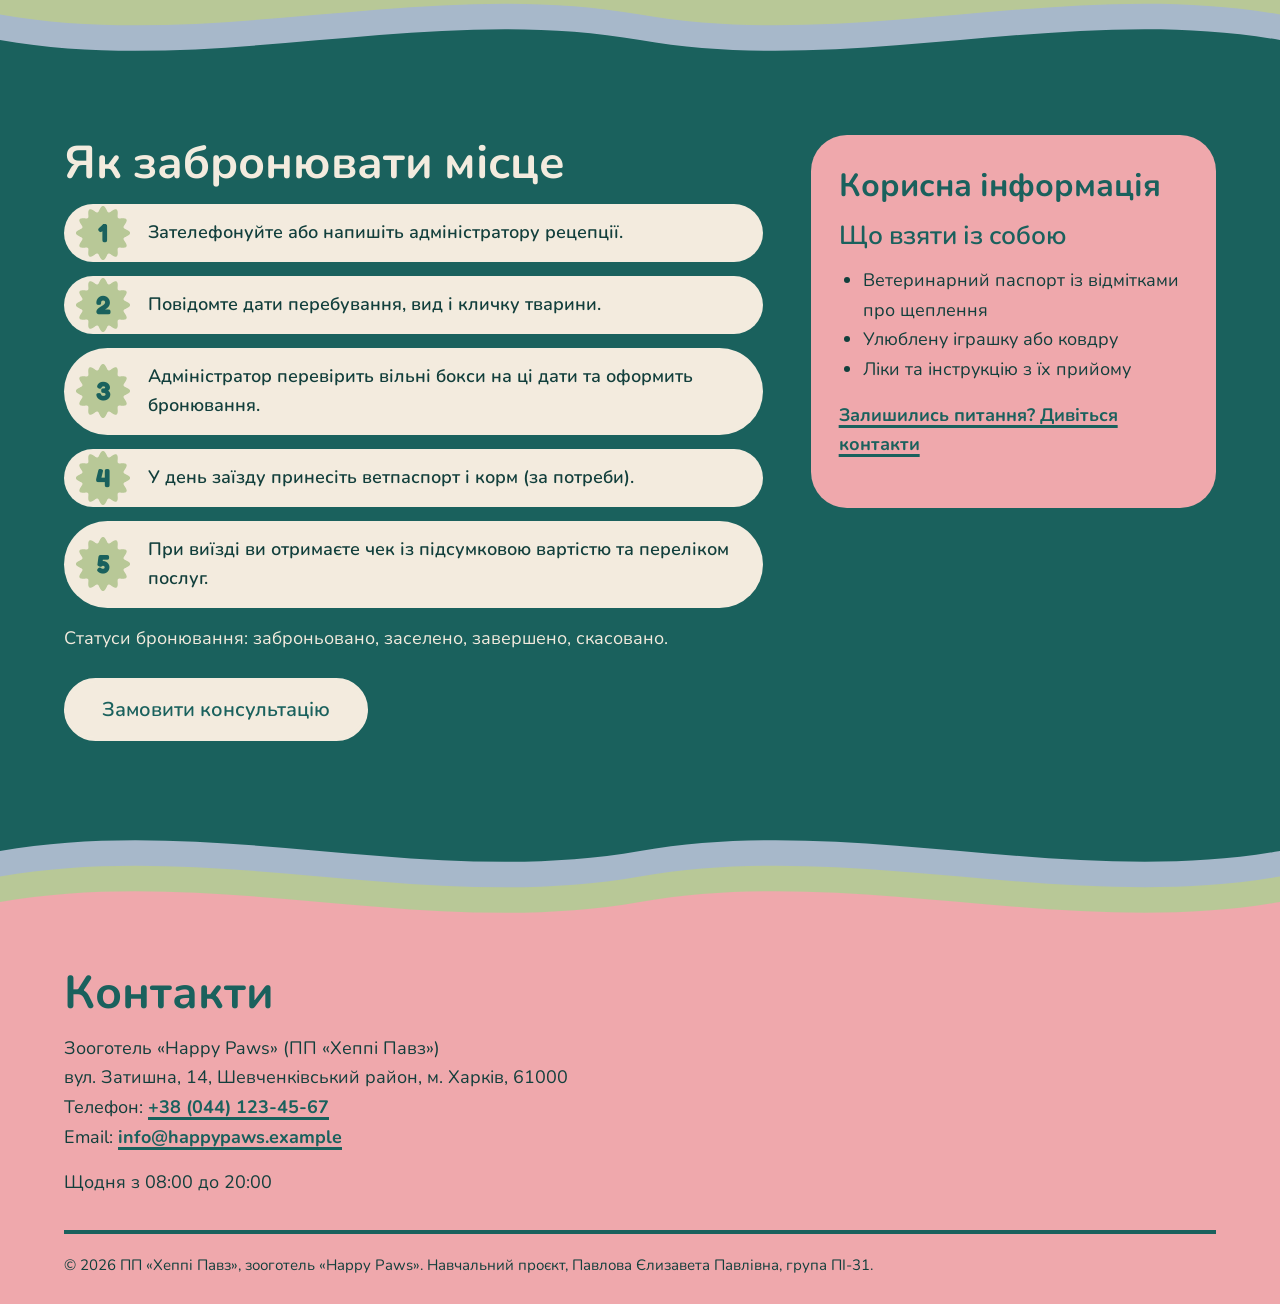
==== commit b122caa0: "день 4-5" ====
--- a/index.html
+++ b/index.html
@@ -9,22 +9,40 @@
   <link rel="preconnect" href="https://fonts.gstatic.com" crossorigin>
   <link href="https://fonts.googleapis.com/css2?family=Fredoka:wght@500;600;700&amp;family=Nunito:wght@400;600;700;800&amp;family=Rubik+Bubbles&amp;display=swap" rel="stylesheet">
   <link rel="stylesheet" href="css/style.css">
+  <script src="js/modal.js" defer></script>
+  <script src="js/main.js" defer></script>
 </head>
 <body>
 
   <header class="site-header" id="top">
     <div class="container header-inner">
       <a class="logo" href="#top">
-        <img src="images/logo.png" alt="Happy Paws" width="500" height="500">
+        <img src="images/icon-paw.svg" alt="" width="120" height="120">
+        <span class="logo-text">Happy Paws</span>
       </a>
 
       <nav class="main-nav">
         <h2 class="visually-hidden">Навігація по сторінці</h2>
-        <ul>
+        <ul class="nav-list">
           <li><a href="#about">Про нас</a></li>
-          <li><a href="#services">Послуги</a></li>
+
+          <li class="dropdown">
+            <button type="button" class="dropdown-toggle" id="servicesMenuButton" aria-expanded="false" aria-controls="servicesMenu">
+              Послуги
+              <span class="dropdown-arrow" aria-hidden="true">▾</span>
+            </button>
+            <ul class="dropdown-menu" id="servicesMenu">
+              <li><a href="#services">Базове утримання</a></li>
+              <li><a href="#services">Груминг</a></li>
+              <li><a href="#services">Індивідуальний вигул</a></li>
+              <li><a href="#services">Спецдогляд</a></li>
+              <li><a href="#services">Соціалізація</a></li>
+            </ul>
+          </li>
+
+          <li><a href="#guests">Постояльці</a></li>
           <li><a href="#prices">Ціни</a></li>
-          <li><a href="#booking">Як забронювати</a></li>
+          <li><a href="#booking">Бронювання</a></li>
           <li><a href="#contacts">Контакти</a></li>
         </ul>
       </nav>
@@ -42,7 +60,7 @@
             Безпечна передержка, турбота та щоденна увага професійних доглядачів,
             поки ви у відпустці чи відрядженні.
           </p>
-          <a class="btn" href="#booking">Забронювати місце</a>
+          <button type="button" class="btn" id="openModalButton">Замовити консультацію</button>
           <a class="btn btn-outline" href="#services">Наші послуги</a>
         </div>
         <div class="hero-picture">
@@ -60,7 +78,7 @@
       </svg>
     </div>
 
-    <section id="about" class="section section-cream">
+    <section id="about" class="section section-cream reveal reveal-down-to-up">
       <div class="container about-layout">
         <div class="about-text">
           <h2>Про зооготель</h2>
@@ -99,7 +117,7 @@
       </svg>
     </div>
 
-    <section id="services" class="section section-pink">
+    <section id="services" class="section section-pink reveal reveal-down-to-up">
       <div class="container">
         <h2>Наші послуги</h2>
 
@@ -157,7 +175,158 @@
       </svg>
     </div>
 
-    <section id="prices" class="section section-cream">
+    <section id="benefits" class="section section-cream reveal reveal-down-to-up">
+      <div class="container">
+        <h2>Наші переваги</h2>
+
+        <div class="benefits">
+          <article class="benefit">
+            <img class="benefit-photo" src="images/benefit-1.jpg" alt="Смугасте кошеня дрімає на ковдрі" loading="lazy">
+            <div class="benefit-text">
+              <h3>Окремий бокс для кожного гостя</h3>
+              <p>
+                Коти та собаки живуть окремо, тому тихі тварини не нервуються
+                через галасливих сусідів. Система контролює перетин дат, тому
+                один бокс ніколи не бронюється двічі.
+              </p>
+            </div>
+          </article>
+
+          <article class="benefit">
+            <img class="benefit-photo" src="images/benefit-2.jpg" alt="Цуценя такси на повідку під час прогулянки" loading="lazy">
+            <div class="benefit-text">
+              <h3>Прогулянки та ігри щодня</h3>
+              <p>
+                Для активних собак доступні додаткові прогулянки з доглядачем,
+                а для соціальних тварин — спільні ігри під наглядом.
+              </p>
+            </div>
+          </article>
+
+          <article class="benefit">
+            <img class="benefit-photo" src="images/benefit-3.jpg" alt="Пухнастий песик спить на пледі" loading="lazy">
+            <div class="benefit-text">
+              <h3>Журнал догляду та звіти</h3>
+              <p>
+                Доглядач щодня фіксує годування, вигул, поведінку та самопочуття.
+                Ви отримуєте звіт і знаєте, як минув день вашого улюбленця.
+              </p>
+            </div>
+          </article>
+        </div>
+      </div>
+    </section>
+
+    <div class="wave wave-2" aria-hidden="true">
+      <svg viewBox="0 0 1440 160" preserveAspectRatio="none" focusable="false">
+        <path class="ribbon-1" d="M0,40 C240,-10 480,90 720,40 C960,-10 1200,90 1440,40 V160 H0 Z"/>
+        <path class="ribbon-2" d="M0,40 C240,-10 480,90 720,40 C960,-10 1200,90 1440,40 V160 H0 Z" transform="translate(0,34)"/>
+        <path class="wave-to" d="M0,40 C240,-10 480,90 720,40 C960,-10 1200,90 1440,40 V160 H0 Z" transform="translate(0,68)"/>
+      </svg>
+    </div>
+
+    <section id="guests" class="section section-pink reveal reveal-down-to-up">
+      <div class="container">
+        <h2>Щасливі хвостики, які вже побували в нас</h2>
+
+        <div class="gallery">
+          <figure class="guest-card">
+            <img class="guest-photo" src="images/pet-visitor.jpg" alt="Пухнастий песик сидить на лавці" loading="lazy">
+            <figcaption>Мушка, 1 рік</figcaption>
+          </figure>
+
+          <figure class="guest-card">
+            <img class="guest-photo pos-top" src="images/cat-ginger.jpg" alt="Рудий кіт мружиться" loading="lazy">
+            <figcaption>Персик, 2 роки</figcaption>
+          </figure>
+
+          <figure class="guest-card">
+            <img class="guest-photo" src="images/dog-sharpei.jpg" alt="Шарпей відпочиває на дивані" loading="lazy">
+            <figcaption>Граф, 4 роки</figcaption>
+          </figure>
+
+          <figure class="guest-card">
+            <img class="guest-photo" src="images/cat-smiling.jpg" alt="Чорно-білий кіт усміхається" loading="lazy">
+            <figcaption>Мурка, 3 роки</figcaption>
+          </figure>
+
+          <figure class="guest-card">
+            <img class="guest-photo pos-top" src="images/dog-cocker.jpg" alt="Чорний кокер-спанієль з рожевим бантиком" loading="lazy">
+            <figcaption>Боня, 2 роки</figcaption>
+          </figure>
+
+          <figure class="guest-card">
+            <img class="guest-photo" src="images/cat-oriental.jpg" alt="Орієнтальна кішка з великими вухами" loading="lazy">
+            <figcaption>Ліра, 2 роки</figcaption>
+          </figure>
+        </div>
+      </div>
+    </section>
+
+    <section id="reviews" class="section section-pink section-tight reveal reveal-down-to-up">
+      <div class="container">
+        <div class="reviews-intro">
+          <img class="hint-arrow" src="images/arrow-down.svg" alt="" width="220" height="210">
+          <h2>А ось і відгуки їхніх власників</h2>
+        </div>
+
+        <div class="reviews">
+          <article class="review">
+            <blockquote>
+              <p>«Мушка вперше залишилася без нас, і я боялася, що вона сумуватиме. А нам щодня надсилали фото, де вона всміхається на лавці у дворі.»</p>
+            </blockquote>
+            <p class="review-author">Ірина, власниця Мушки</p>
+          </article>
+
+          <article class="review">
+            <blockquote>
+              <p>«Персик боїться чужих людей, але в окремому боксі заспокоївся за день. Доглядачі врахували всі зауваження щодо раціону.»</p>
+            </blockquote>
+            <p class="review-author">Андрій, власник Персика</p>
+          </article>
+
+          <article class="review">
+            <blockquote>
+              <p>«Граф звик спати на дивані, і тут йому дали м'яку підстилку в боксі. Забирали спокійного й ситого пса.»</p>
+            </blockquote>
+            <p class="review-author">Марія, власниця Графа</p>
+          </article>
+
+          <article class="review">
+            <blockquote>
+              <p>«Зручно, що вартість рахують одразу з усіма послугами. При виїзді отримала чек без жодних прихованих доплат.»</p>
+            </blockquote>
+            <p class="review-author">Олена, власниця Мурки</p>
+          </article>
+
+          <article class="review">
+            <blockquote>
+              <p>«Боню вичесали так, що вдома всі питали, у якому салоні ми були. А ще вона щодня гралася на вигулі й поверталася щасливою.»</p>
+            </blockquote>
+            <p class="review-author">Олег, власник Боні</p>
+          </article>
+
+          <article class="review">
+            <blockquote>
+              <p>«Ліра дуже перебірлива в їжі, тому я лишила свій корм і докладну інструкцію. Усе виконали точно, жодного разу не переплутали.»</p>
+            </blockquote>
+            <p class="review-author">Катерина, власниця Ліри</p>
+          </article>
+        </div>
+      </div>
+    </section>
+
+    <div class="wave wave-3" aria-hidden="true">
+      <svg viewBox="0 0 1440 160" preserveAspectRatio="none" focusable="false">
+        <path class="ribbon-1" d="M0,40 C240,-10 480,90 720,40 C960,-10 1200,90 1440,40 V160 H0 Z"/>
+        <path class="ribbon-2" d="M0,40 C240,-10 480,90 720,40 C960,-10 1200,90 1440,40 V160 H0 Z" transform="translate(0,34)"/>
+        <path class="wave-to" d="M0,40 C240,-10 480,90 720,40 C960,-10 1200,90 1440,40 V160 H0 Z" transform="translate(0,68)"/>
+      </svg>
+    </div>
+
+
+
+    <section id="prices" class="section section-cream reveal reveal-down-to-up">
       <div class="container">
         <h2>Орієнтовні ціни</h2>
         <figure class="price-figure">
@@ -200,7 +369,7 @@
       </svg>
     </div>
 
-    <section id="booking" class="section section-teal">
+    <section id="booking" class="section section-teal reveal reveal-down-to-up">
       <div class="container booking-layout">
         <div class="booking-main">
           <h2>Як забронювати місце</h2>
@@ -212,6 +381,7 @@
             <li>При виїзді ви отримаєте чек із підсумковою вартістю та переліком послуг.</li>
           </ol>
           <p>Статуси бронювання: заброньовано, заселено, завершено, скасовано.</p>
+          <button type="button" class="btn btn-light" id="openModalButtonBottom">Замовити консультацію</button>
         </div>
 
         <aside class="info-box">
@@ -236,6 +406,7 @@
         <path class="wave-to" d="M0,40 C240,-10 480,90 720,40 C960,-10 1200,90 1440,40 V160 H0 Z" transform="translate(0,68)"/>
       </svg>
     </div>
+
   </main>
 
   <footer class="site-footer">
@@ -254,5 +425,12 @@
     </div>
   </footer>
 
+  <div class="modal" id="modal">
+    <div class="modal-content">
+      <button type="button" class="modal-close" id="closeModal" aria-label="Закрити вікно">&times;</button>
+      <div id="modalBody"></div>
+    </div>
+  </div>
+
 </body>
 </html>
--- a/css/style.css
+++ b/css/style.css
@@ -230,18 +230,29 @@
 }
 
 .logo {
-  display: block;
+  display: flex;
+  align-items: center;
+  gap: 10px;
+  text-decoration: none;
 }
 
 .logo img {
   display: block;
-  width: 96px;
-  height: 96px;
-}
-
-.main-nav ul {
+  width: 60px;
+  height: 60px;
+}
+
+.logo-text {
+  font-family: "Rubik Bubbles", var(--font-head);
+  font-size: 34px;
+  font-weight: 400;
+  color: var(--teal);
+}
+
+.nav-list {
   display: flex;
-  gap: 8px;
+  align-items: center;
+  gap: 4px;
   margin: 0;
   padding: 0;
   list-style: none;
@@ -249,7 +260,7 @@
 
 .main-nav a {
   display: block;
-  padding: 10px 20px;
+  padding: 10px 16px;
   font-family: var(--font-head);
   font-size: 19px;
   font-weight: 600;
@@ -528,6 +539,400 @@
   border-top: 4px solid var(--teal);
 }
 
+
+/* випадаюче меню */
+.dropdown {
+  position: relative;
+}
+
+.dropdown-toggle {
+  padding: 10px 16px;
+  font-family: var(--font-head);
+  font-size: 19px;
+  font-weight: 600;
+  color: var(--teal);
+  background-color: transparent;
+  border: 3px solid transparent;
+  border-radius: 999px;
+  cursor: pointer;
+}
+
+.dropdown-toggle:hover {
+  background-color: var(--lace);
+  border-color: var(--teal);
+}
+
+.dropdown-arrow {
+  display: inline-block;
+  transition: transform 0.25s ease;
+}
+
+.dropdown-toggle[aria-expanded="true"] .dropdown-arrow {
+  transform: rotate(180deg);
+}
+
+.dropdown-menu {
+  position: absolute;
+  top: calc(100% + 8px);
+  left: 0;
+  z-index: 20;
+  min-width: 240px;
+  margin: 0;
+  padding: 10px;
+  list-style: none;
+  visibility: hidden;
+  opacity: 0;
+  transform: translateY(-10px);
+  transition: opacity 0.25s ease, transform 0.25s ease, visibility 0.25s;
+  background-color: var(--lace);
+  border: 4px solid var(--teal);
+  border-radius: 24px;
+}
+
+.dropdown-menu.active {
+  visibility: visible;
+  opacity: 1;
+  transform: translateY(0);
+}
+
+.dropdown-menu a {
+  padding: 8px 14px;
+  font-size: 17px;
+  border-radius: 999px;
+}
+
+.dropdown-menu a:hover {
+  color: var(--lace);
+  background-color: var(--teal);
+  border-color: var(--teal);
+}
+
+/* переваги */
+.benefits {
+  display: grid;
+  gap: 28px;
+}
+
+.benefit {
+  display: grid;
+  grid-template-columns: 320px 1fr;
+  align-items: center;
+  gap: 28px;
+  padding: 20px;
+  background-color: var(--pink);
+  border: 4px solid var(--teal);
+  border-radius: 36px;
+}
+
+.benefit:nth-child(even) {
+  background-color: var(--sage);
+}
+
+.benefit-photo {
+  display: block;
+  width: 100%;
+  height: 220px;
+  object-fit: cover;
+  background-color: var(--powder);
+  border-radius: 28px;
+}
+
+.benefit-text p {
+  margin-bottom: 0;
+}
+
+/* щасливі хвостики */
+.section-tight {
+  padding-top: 0;
+}
+
+.gallery {
+  display: grid;
+  grid-template-columns: repeat(3, 1fr);
+  gap: 24px;
+}
+
+.guest-card {
+  margin: 0;
+  overflow: hidden;
+  background-color: var(--lace);
+  border: 4px solid var(--teal);
+  border-radius: 32px;
+}
+
+.guest-photo {
+  display: block;
+  width: 100%;
+  height: 300px;
+  object-fit: cover;
+  background-color: var(--powder);
+}
+
+.guest-photo.pos-top {
+  object-position: center top;
+}
+
+.guest-card figcaption {
+  margin: 0;
+  padding: 12px 10px;
+  font-family: var(--font-head);
+  font-size: 20px;
+  font-style: normal;
+  font-weight: 600;
+  text-align: center;
+  color: var(--teal);
+}
+
+/* відгуки */
+.reviews-intro {
+  display: flex;
+  align-items: center;
+  justify-content: center;
+  gap: 18px;
+  margin-bottom: 32px;
+}
+
+.reviews-intro h2 {
+  margin: 0;
+}
+
+.hint-arrow {
+  display: block;
+  width: 110px;
+  height: auto;
+}
+
+.reviews {
+  display: grid;
+  grid-template-columns: repeat(3, 1fr);
+  gap: 28px;
+}
+
+.review {
+  display: flex;
+  flex-direction: column;
+  justify-content: space-between;
+  padding: 28px 26px;
+  background-color: var(--lace);
+  border: 4px solid var(--teal);
+  border-radius: 32px;
+}
+
+.review blockquote {
+  margin: 0 0 16px;
+}
+
+.review blockquote p {
+  margin: 0;
+}
+
+.review-author {
+  margin: 0;
+  font-family: var(--font-head);
+  font-weight: 600;
+  color: var(--teal);
+}
+
+/* поява при прокручуванні */
+.reveal {
+  opacity: 0;
+  transition: opacity 0.7s ease, transform 0.7s ease;
+}
+
+.reveal-down-to-up {
+  transform: translateY(30px);
+}
+
+.reveal.active {
+  opacity: 1;
+  transform: translateY(0);
+}
+
+/* модальне вікно */
+.modal {
+  position: fixed;
+  top: 0;
+  left: 0;
+  z-index: 100;
+  display: flex;
+  align-items: flex-start;
+  justify-content: center;
+  width: 100%;
+  height: 100%;
+  padding: 24px;
+  overflow-y: auto;
+  visibility: hidden;
+  opacity: 0;
+  transition: opacity 0.3s ease, visibility 0.3s;
+  background-color: rgba(18, 63, 60, 0.6);
+}
+
+.modal.active {
+  visibility: visible;
+  opacity: 1;
+}
+
+.modal-content {
+  position: relative;
+  width: 100%;
+  max-width: 760px;
+  margin: auto;
+  padding: 32px;
+  opacity: 0;
+  transform: translateY(-20px);
+  transition: opacity 0.3s ease, transform 0.3s ease;
+  background-color: var(--lace);
+  border: 5px solid var(--teal);
+  border-radius: 36px;
+}
+
+.modal.active .modal-content {
+  opacity: 1;
+  transform: translateY(0);
+}
+
+.modal-close {
+  position: absolute;
+  top: 14px;
+  right: 14px;
+  width: 46px;
+  height: 46px;
+  font-size: 28px;
+  line-height: 1;
+  color: var(--lace);
+  background-color: var(--teal);
+  border: none;
+  border-radius: 50%;
+  cursor: pointer;
+}
+
+.modal-close:hover {
+  color: var(--teal);
+  background-color: var(--pink);
+}
+
+.modal-loading {
+  padding: 20px 0;
+  text-align: center;
+}
+
+body.modal-open {
+  overflow: hidden;
+}
+
+/* форма запиту */
+.request-form-wrapper {
+  padding-right: 40px;
+}
+
+.form-title {
+  margin-bottom: 6px;
+}
+
+.form-subtitle {
+  margin-bottom: 20px;
+}
+
+.form-row {
+  display: flex;
+  gap: 20px;
+}
+
+.form-row .form-group {
+  flex: 1 1 0;
+}
+
+.form-group {
+  margin-bottom: 16px;
+}
+
+.form-group label {
+  display: block;
+  margin-bottom: 6px;
+  font-family: var(--font-head);
+  font-weight: 600;
+  color: var(--teal);
+}
+
+.form-group input,
+.form-group select,
+.form-group textarea {
+  width: 100%;
+  padding: 12px 16px;
+  font-family: var(--font-body);
+  font-size: 17px;
+  color: var(--ink);
+  background-color: var(--lace);
+  border: 3px solid var(--powder);
+  border-radius: 18px;
+}
+
+.form-group textarea {
+  resize: vertical;
+}
+
+.form-group input:focus,
+.form-group select:focus,
+.form-group textarea:focus {
+  outline: none;
+  border-color: var(--teal);
+  background-color: #FFFFFF;
+}
+
+.form-group input.invalid,
+.form-group select.invalid,
+.form-group textarea.invalid {
+  border-color: #C0392B;
+  background-color: #FBE6E3;
+}
+
+.form-error {
+  margin: 0 0 12px;
+  padding: 0;
+  font-weight: 700;
+  color: #C0392B;
+  visibility: hidden;
+}
+
+.form-error.visible {
+  visibility: visible;
+}
+
+.form-buttons {
+  display: flex;
+  flex-wrap: wrap;
+  gap: 12px;
+}
+
+.form-buttons .btn {
+  margin: 0;
+  font-size: 18px;
+  cursor: pointer;
+}
+
+.btn.hovered {
+  color: var(--teal);
+  background-color: var(--sage);
+  border-color: var(--teal);
+}
+
+.btn-light {
+  color: var(--teal);
+  background-color: var(--lace);
+  border-color: var(--lace);
+}
+
+.btn-light:hover {
+  color: var(--lace);
+  background-color: var(--teal);
+  border-color: var(--lace);
+}
+
+button.btn {
+  font-family: var(--font-head);
+  cursor: pointer;
+}
+
 /* адаптивність */
 
 /* планшети */
@@ -546,6 +951,24 @@
 
   .cards {
     grid-template-columns: repeat(2, 1fr);
+  }
+
+  .gallery,
+  .reviews {
+    grid-template-columns: repeat(2, 1fr);
+  }
+
+  .benefit {
+    grid-template-columns: 1fr;
+  }
+
+  .benefit-photo {
+    height: 260px;
+  }
+
+  .nav-list {
+    flex-wrap: wrap;
+    justify-content: center;
   }
 
   .about-layout {
@@ -646,6 +1069,69 @@
     grid-template-columns: 1fr;
   }
 
+  .logo img {
+    width: 48px;
+    height: 48px;
+  }
+
+  .logo-text {
+    font-size: 28px;
+  }
+
+  .dropdown-toggle {
+    padding: 8px 14px;
+    font-size: 17px;
+  }
+
+  .dropdown-menu {
+    position: static;
+    display: none;
+    min-width: 0;
+    margin-top: 8px;
+    transform: none;
+  }
+
+  .dropdown-menu.active {
+    display: block;
+  }
+
+  .gallery,
+  .reviews {
+    grid-template-columns: 1fr;
+  }
+
+  .guest-photo {
+    height: 280px;
+  }
+
+  .reviews-intro {
+    gap: 10px;
+    margin-bottom: 24px;
+  }
+
+  .hint-arrow {
+    width: 72px;
+  }
+
+  .modal {
+    padding: 12px;
+  }
+
+  .modal-content {
+    padding: 24px 18px;
+    border-radius: 28px;
+  }
+
+  .request-form-wrapper {
+    padding-right: 0;
+    padding-top: 28px;
+  }
+
+  .form-row {
+    flex-direction: column;
+    gap: 0;
+  }
+
   .steps li {
     padding-left: 76px;
     border-radius: 32px;
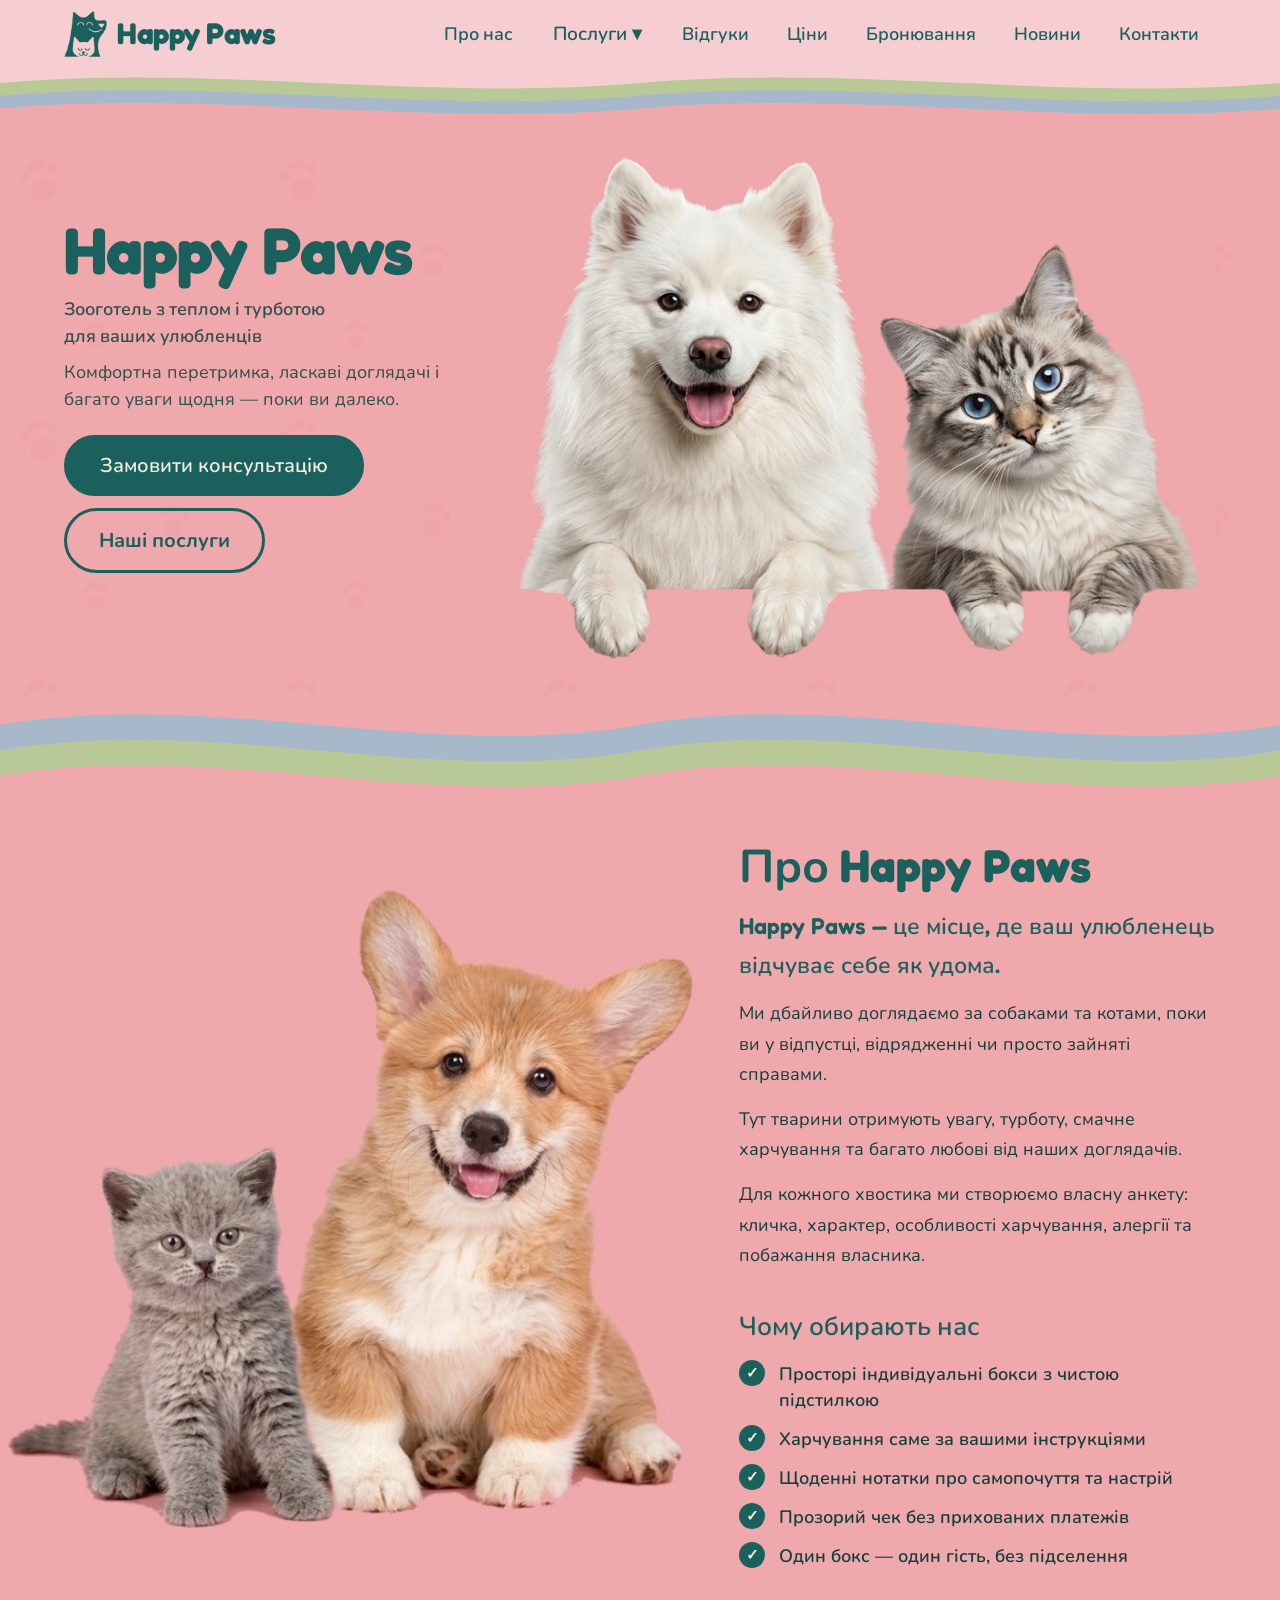
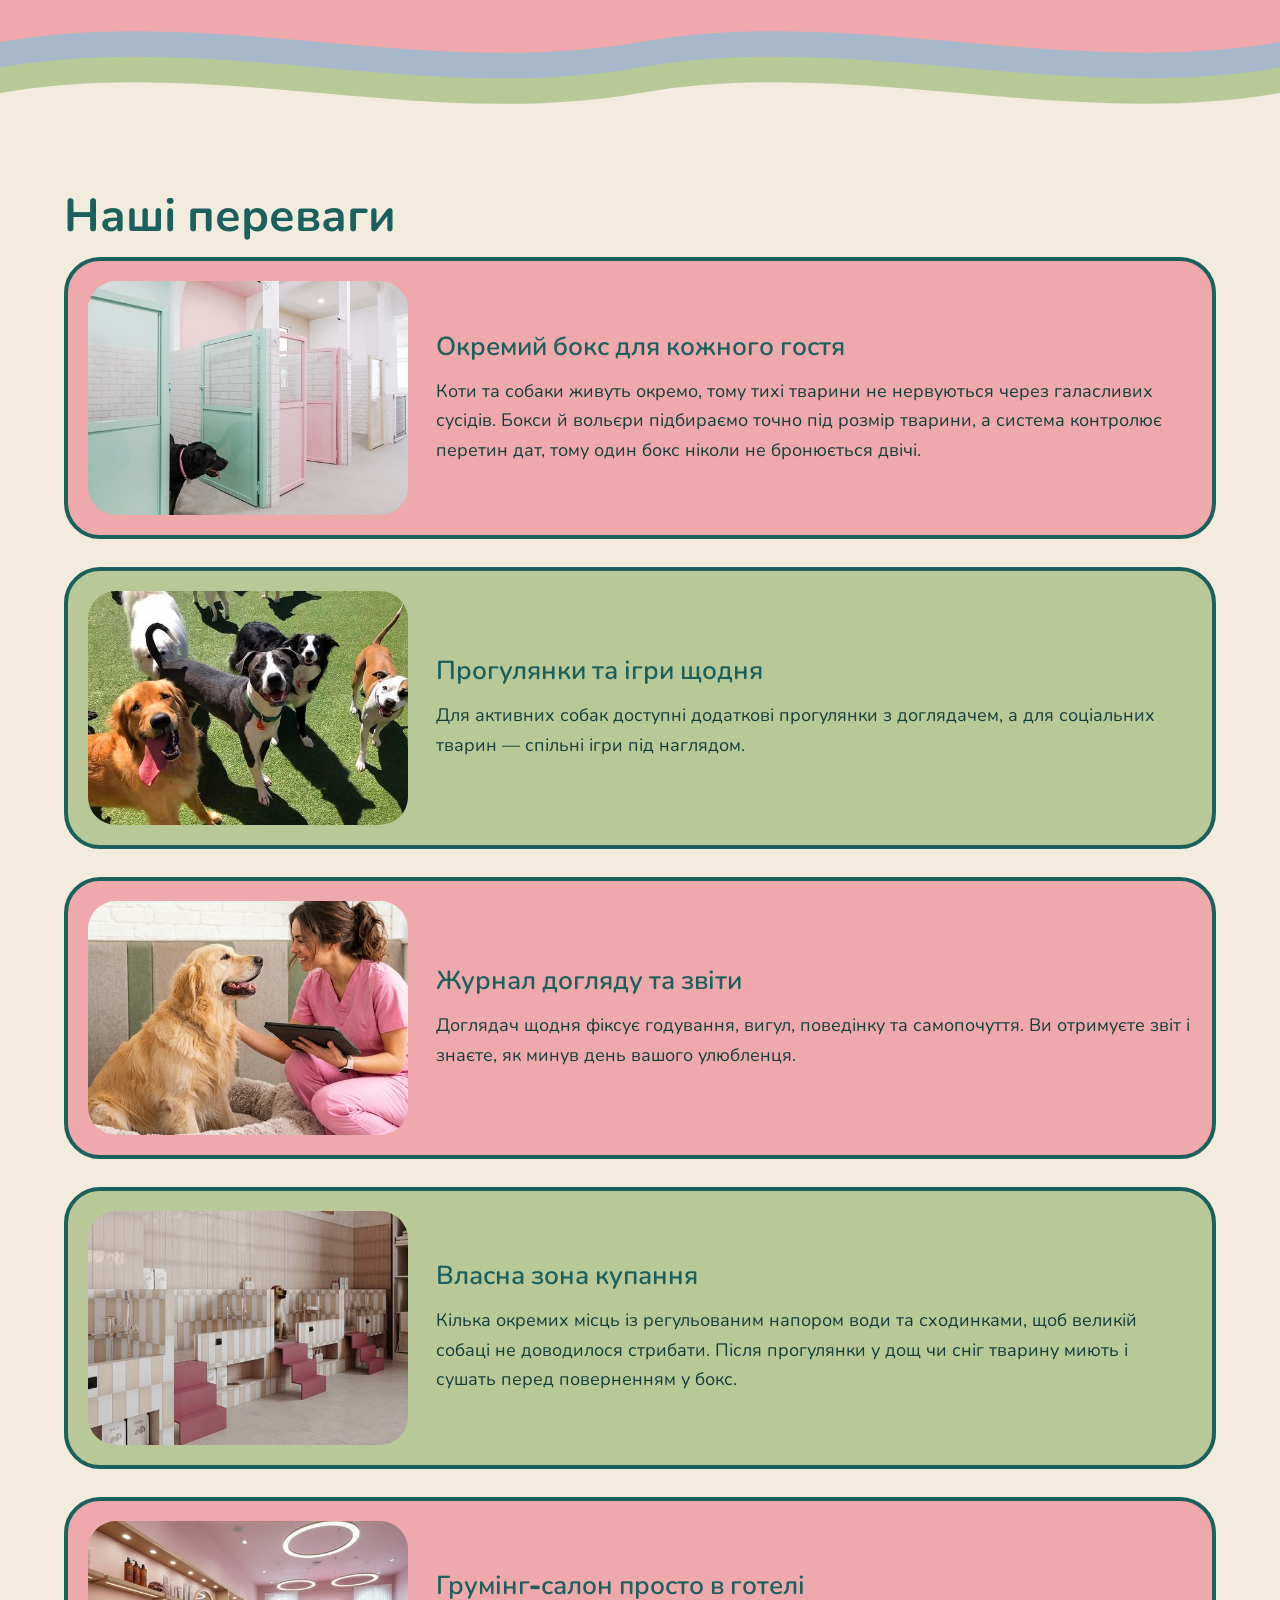
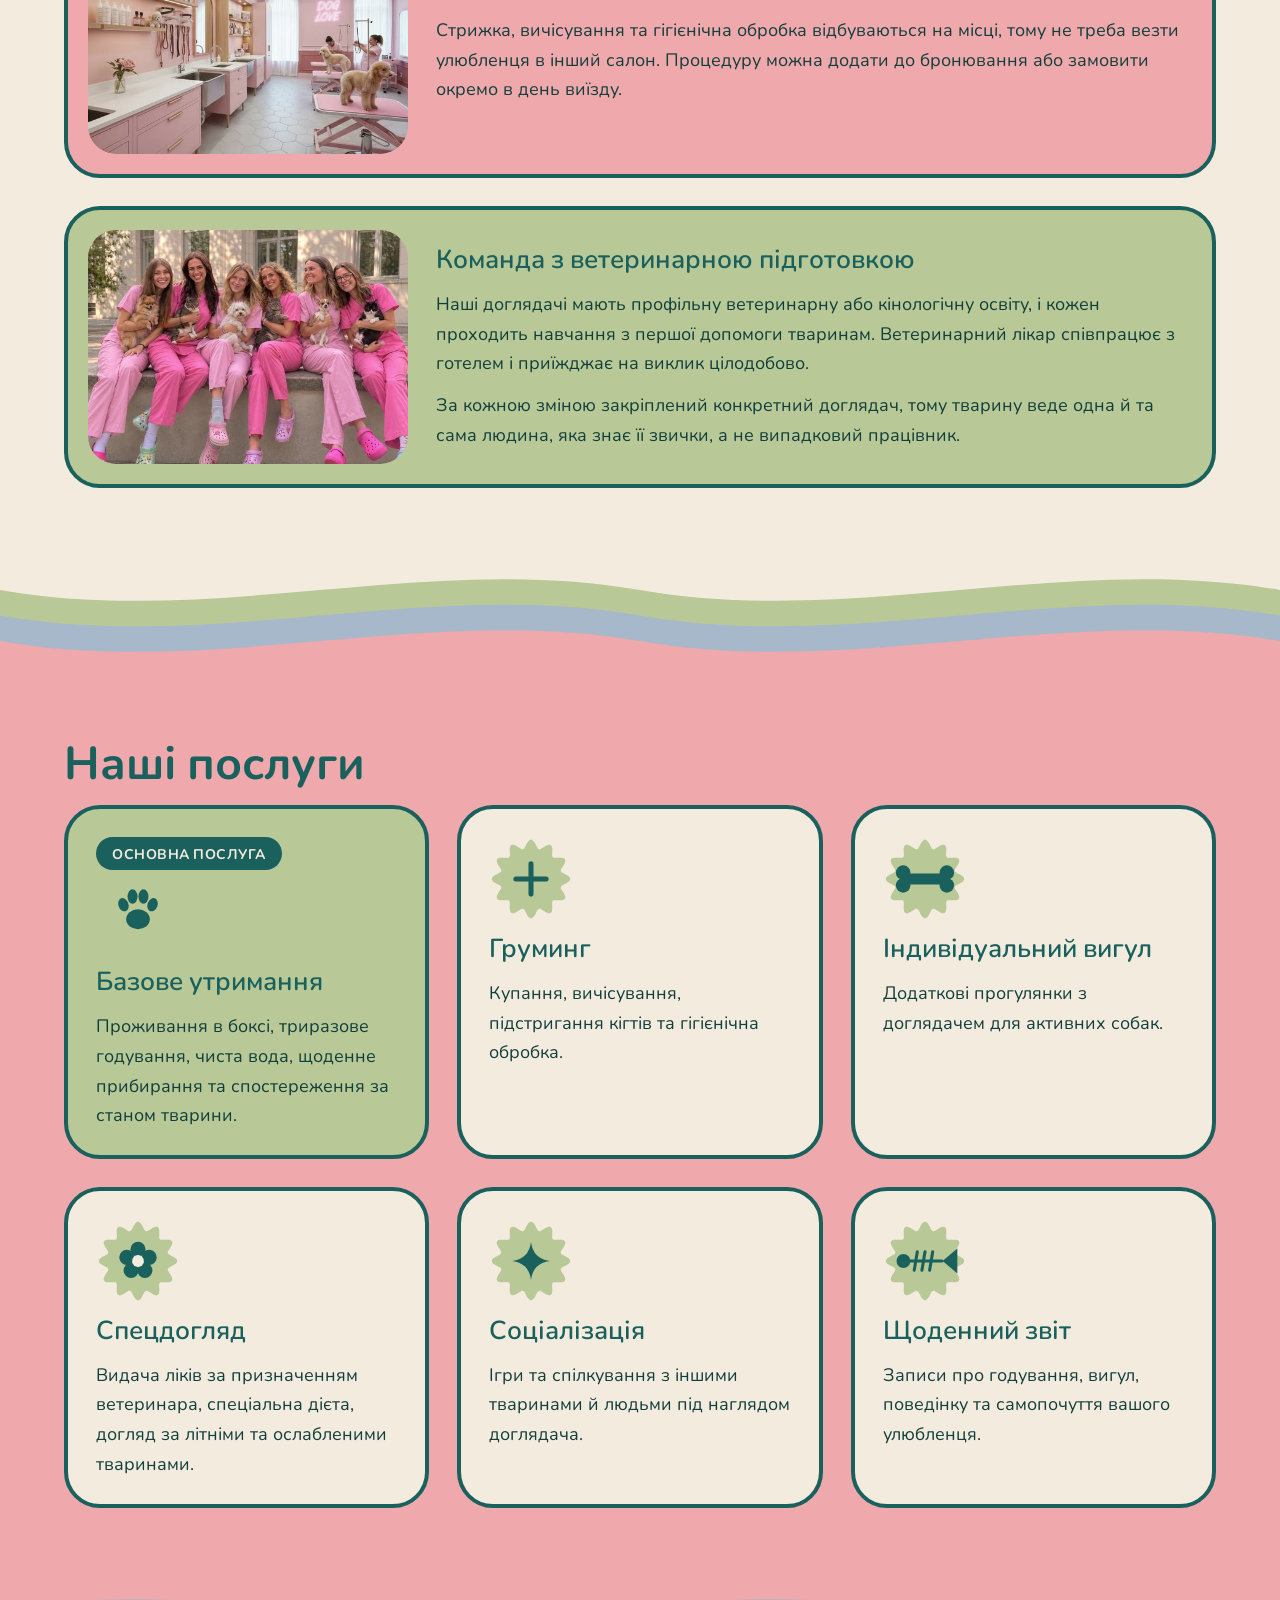
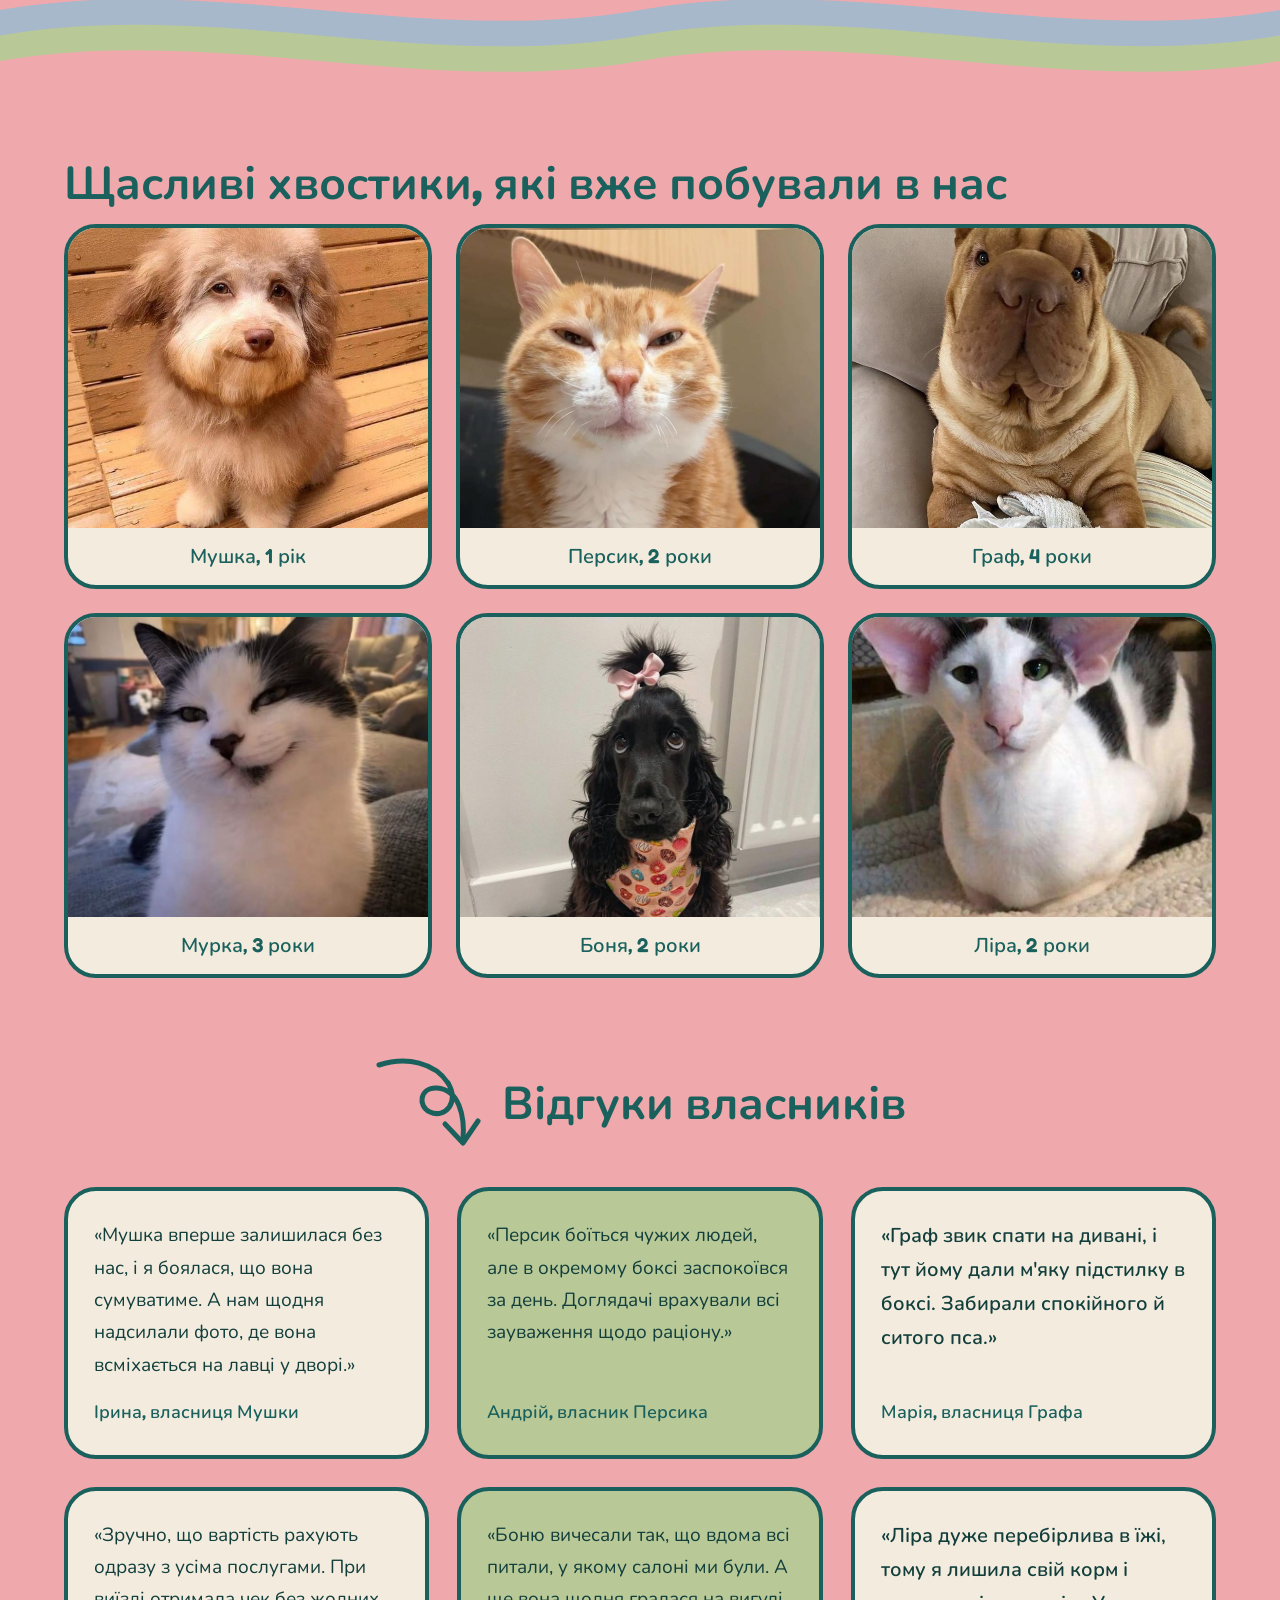
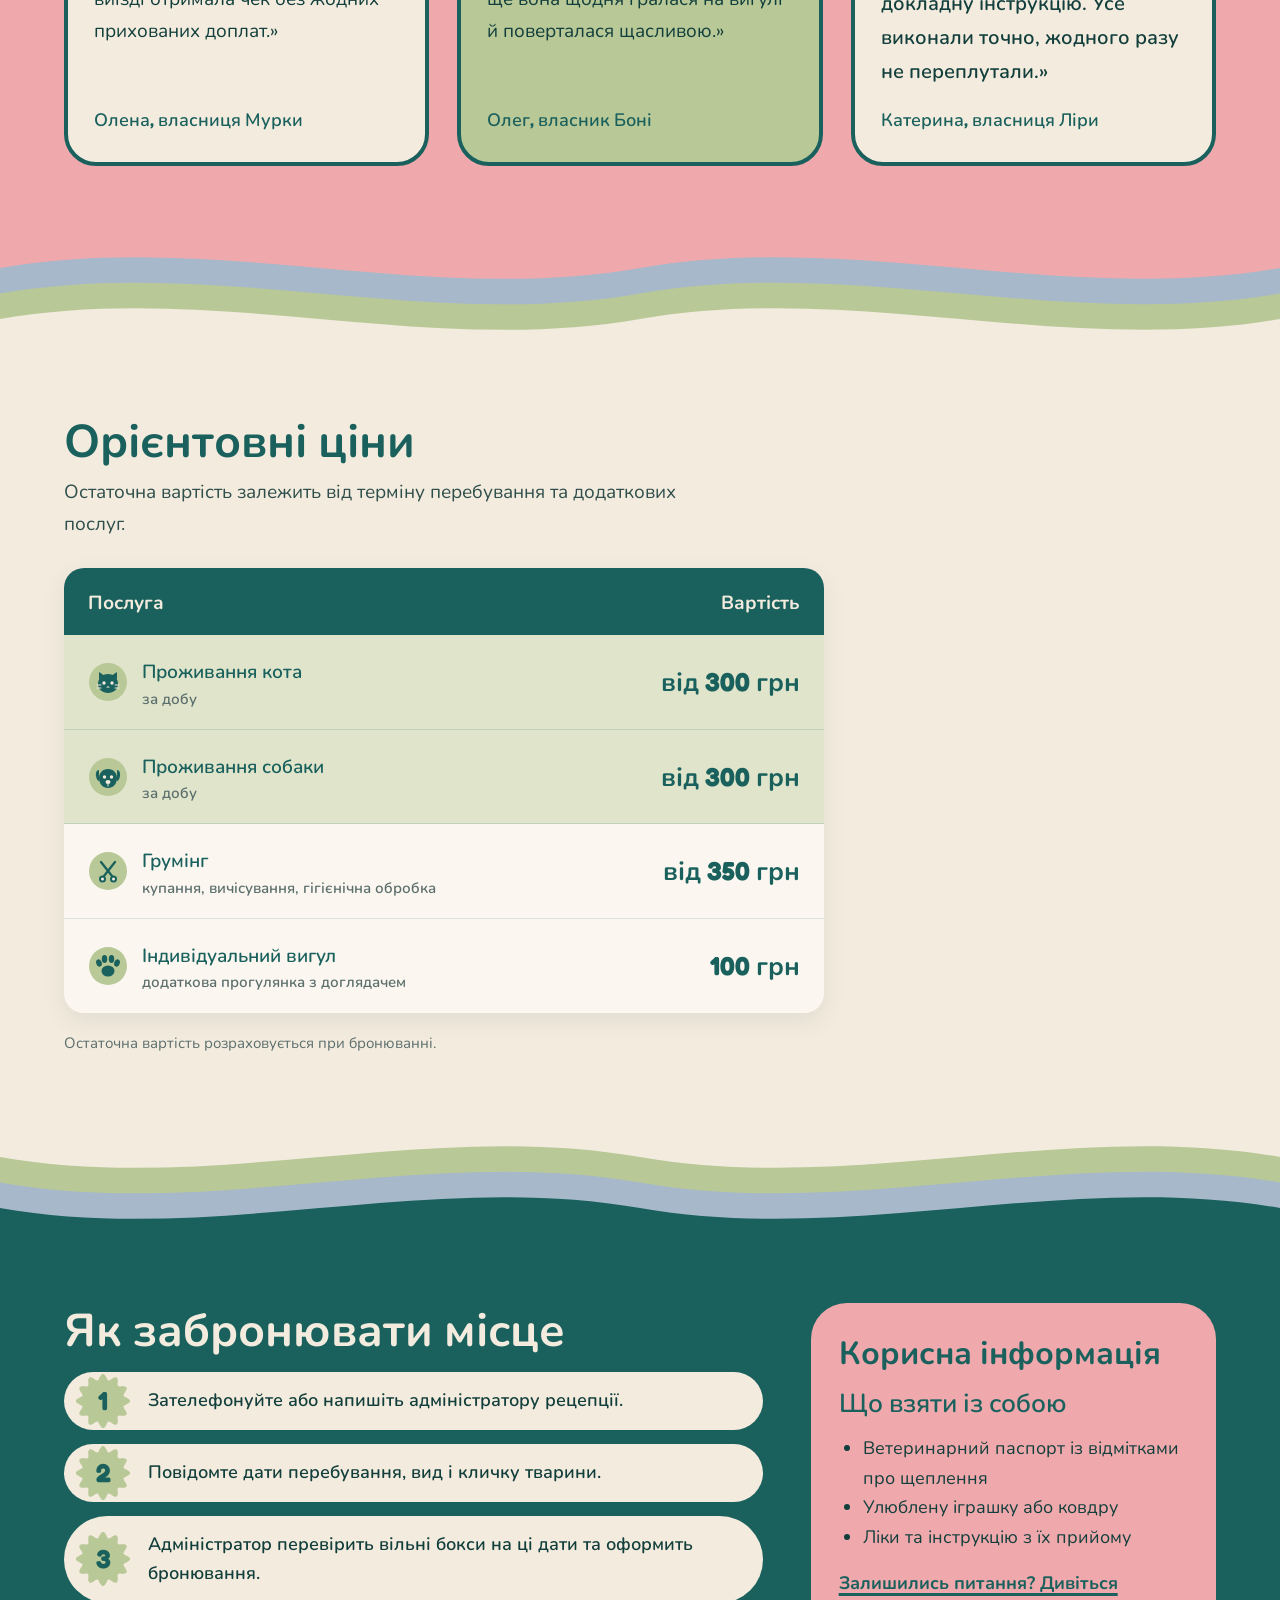
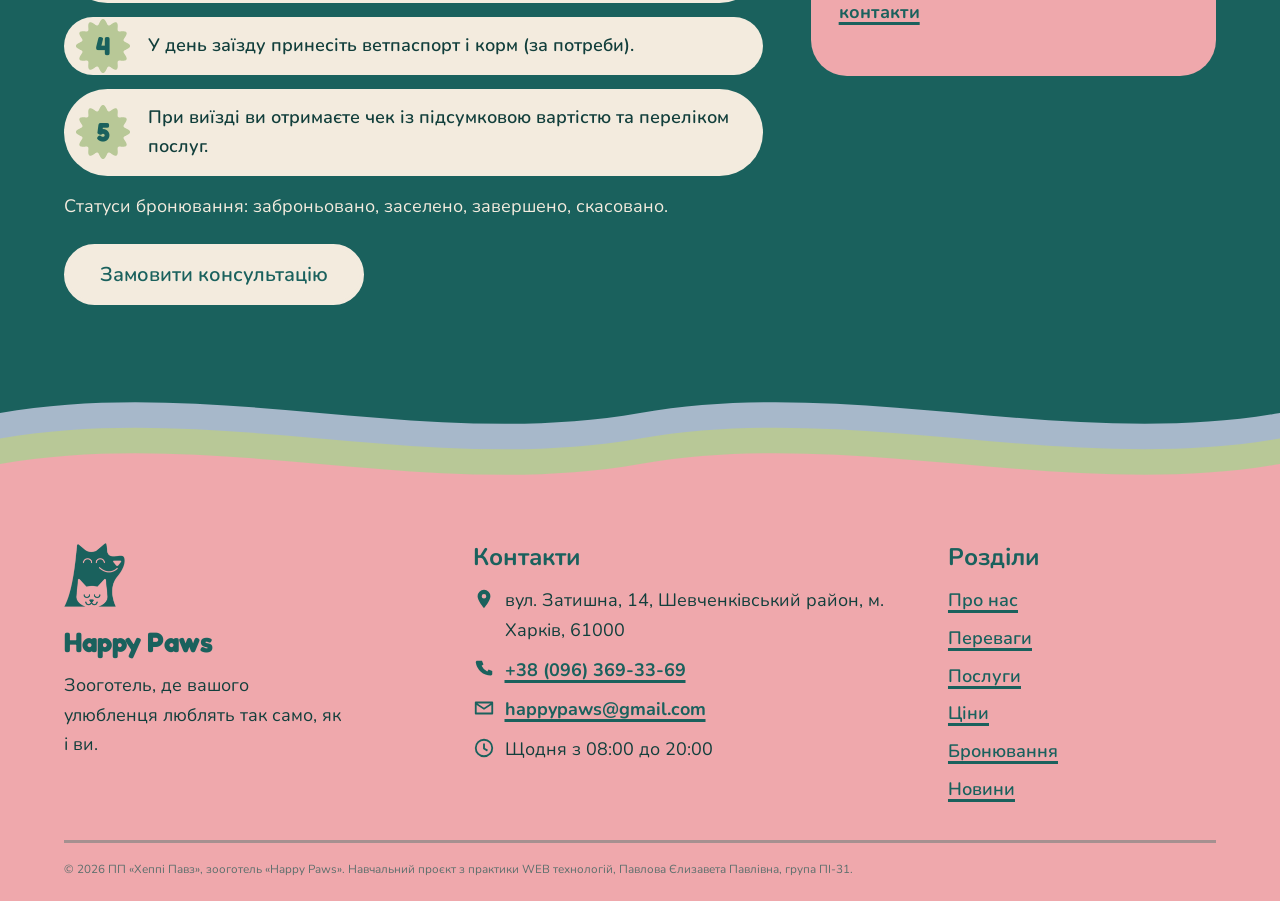
==== commit 6c4c27af: "день 6-8" ====
--- a/index.html
+++ b/index.html
@@ -7,7 +7,7 @@
   <title>Happy Paws — зооготель для вашого улюбленця</title>
   <link rel="preconnect" href="https://fonts.googleapis.com">
   <link rel="preconnect" href="https://fonts.gstatic.com" crossorigin>
-  <link href="https://fonts.googleapis.com/css2?family=Fredoka:wght@500;600;700&amp;family=Nunito:wght@400;600;700;800&amp;family=Rubik+Bubbles&amp;display=swap" rel="stylesheet">
+  <link href="https://fonts.googleapis.com/css2?family=Fredoka:wght@500;600;700;800&amp;family=Nunito:wght@400;600;700;800&amp;display=swap" rel="stylesheet">
   <link rel="stylesheet" href="css/style.css">
   <script src="js/modal.js" defer></script>
   <script src="js/main.js" defer></script>
@@ -17,7 +17,7 @@
   <header class="site-header" id="top">
     <div class="container header-inner">
       <a class="logo" href="#top">
-        <img src="images/icon-paw.svg" alt="" width="120" height="120">
+        <img src="images/logo-paws.png" alt="" width="242" height="256">
         <span class="logo-text">Happy Paws</span>
       </a>
 
@@ -25,6 +25,8 @@
         <h2 class="visually-hidden">Навігація по сторінці</h2>
         <ul class="nav-list">
           <li><a href="#about">Про нас</a></li>
+
+          <!-- день 4-5: випадаюче меню -->
 
           <li class="dropdown">
             <button type="button" class="dropdown-toggle" id="servicesMenuButton" aria-expanded="false" aria-controls="servicesMenu">
@@ -40,76 +42,181 @@
             </ul>
           </li>
 
-          <li><a href="#guests">Постояльці</a></li>
+          <li><a href="#reviews">Відгуки</a></li>
           <li><a href="#prices">Ціни</a></li>
           <li><a href="#booking">Бронювання</a></li>
+          <li><a href="news.html">Новини</a></li>
           <li><a href="#contacts">Контакти</a></li>
         </ul>
       </nav>
     </div>
   </header>
 
+  <div class="wave wave-head" aria-hidden="true">
+    <svg viewBox="0 0 1440 160" preserveAspectRatio="none" focusable="false">
+      <path class="ribbon-1" d="M0,40 C240,-10 480,90 720,40 C960,-10 1200,90 1440,40 V160 H0 Z"/>
+      <path class="ribbon-2" d="M0,40 C240,-10 480,90 720,40 C960,-10 1200,90 1440,40 V160 H0 Z" transform="translate(0,34)"/>
+      <path class="wave-to" d="M0,40 C240,-10 480,90 720,40 C960,-10 1200,90 1440,40 V160 H0 Z" transform="translate(0,68)"/>
+    </svg>
+  </div>
+
+  <!-- день 1: семантична структура сторінки -->
   <main>
 
     <section class="hero">
       <div class="container hero-inner">
         <div class="hero-text">
           <h1>Happy Paws</h1>
-          <p class="hero-lead">Зооготель, де вашого улюбленця люблять так само, як і ви</p>
+          <p class="hero-lead">Зооготель з теплом і турботою<br>для ваших улюбленців</p>
           <p>
-            Безпечна передержка, турбота та щоденна увага професійних доглядачів,
-            поки ви у відпустці чи відрядженні.
+            Комфортна перетримка, ласкаві доглядачі
+            і багато уваги щодня — поки ви далеко.
           </p>
           <button type="button" class="btn" id="openModalButton">Замовити консультацію</button>
           <a class="btn btn-outline" href="#services">Наші послуги</a>
         </div>
         <div class="hero-picture">
-          <img src="images/hero-scene.svg" alt="Веселі коти та собаки на зелених пагорбах" width="900" height="660">
-          <p class="badge">Бокси без накладок</p>
-        </div>
-      </div>
-    </section>
-
-    <div class="wave wave-1" aria-hidden="true">
-      <svg viewBox="0 0 1440 160" preserveAspectRatio="none" focusable="false">
-        <path class="ribbon-1" d="M0,40 C240,-10 480,90 720,40 C960,-10 1200,90 1440,40 V160 H0 Z"/>
-        <path class="ribbon-2" d="M0,40 C240,-10 480,90 720,40 C960,-10 1200,90 1440,40 V160 H0 Z" transform="translate(0,34)"/>
-        <path class="wave-to" d="M0,40 C240,-10 480,90 720,40 C960,-10 1200,90 1440,40 V160 H0 Z" transform="translate(0,68)"/>
-      </svg>
-    </div>
-
-    <section id="about" class="section section-cream reveal reveal-down-to-up">
+          <img src="images/hero-pets.jpg" alt="Білий шпіц і сірий пухнастий кіт дивляться вперед" width="900" height="672">
+        </div>
+      </div>
+    </section>
+
+    <div class="wave wave-p2p" aria-hidden="true">
+      <svg viewBox="0 0 1440 160" preserveAspectRatio="none" focusable="false">
+        <path class="ribbon-1" d="M0,40 C240,-10 480,90 720,40 C960,-10 1200,90 1440,40 V160 H0 Z"/>
+        <path class="ribbon-2" d="M0,40 C240,-10 480,90 720,40 C960,-10 1200,90 1440,40 V160 H0 Z" transform="translate(0,34)"/>
+        <path class="wave-to" d="M0,40 C240,-10 480,90 720,40 C960,-10 1200,90 1440,40 V160 H0 Z" transform="translate(0,68)"/>
+      </svg>
+    </div>
+
+    <section id="about" class="section section-pink reveal reveal-down-to-up">
       <div class="container about-layout">
+        <div class="about-picture">
+          <img src="images/about-pets.jpg" alt="Сіре кошеня та цуценя коргі сидять поруч" width="646" height="604">
+        </div>
         <div class="about-text">
-          <h2>Про зооготель</h2>
+          <h2>Про Happy Paws</h2>
+          <p class="about-lead">
+            Happy Paws — це місце, де ваш улюбленець відчуває себе як удома.
+          </p>
           <p>
-            Зооготель «Happy Paws» (приватне підприємство «Хеппі Павз») — це приватний заклад
-            із надання послуг тимчасового перетримування, догляду, соціалізації та гігієнічного
-            обслуговування непродуктивних домашніх тварин.
-            Поки ви у відпустці, у відрядженні чи лікарні, ваш кіт або собака
-            отримує турботу, повноцінне харчування та щоденну увагу професійних доглядачів.
+            Ми дбайливо доглядаємо за собаками та котами, поки ви у відпустці,
+            відрядженні чи просто зайняті справами.
           </p>
           <p>
-            Для кожної тварини ми ведемо індивідуальну анкету: кличка, вид, порода, вік,
-            особливості раціону, алергії та дані ветеринарного паспорта.
+            Тут тварини отримують увагу, турботу, смачне харчування
+            та багато любові від наших доглядачів.
+          </p>
+          <p>
+            Для кожного хвостика ми створюємо власну анкету: кличка, характер,
+            особливості харчування, алергії та побажання власника.
           </p>
 
           <h3>Чому обирають нас</h3>
           <ul class="check-list">
             <li>Просторі індивідуальні бокси з чистою підстилкою</li>
-            <li>Харчування за інструкціями власника</li>
-            <li>Щоденний журнал догляду з записами про самопочуття</li>
-            <li>Прозорий чек із переліком усіх додаткових послуг</li>
-            <li>Бронювання без накладок: один бокс — один гість у вибрані дати</li>
+            <li>Харчування саме за вашими інструкціями</li>
+            <li>Щоденні нотатки про самопочуття та настрій</li>
+            <li>Прозорий чек без прихованих платежів</li>
+            <li>Один бокс — один гість, без підселення</li>
           </ul>
         </div>
-        <div class="about-picture">
-          <img src="images/about-scene.svg" alt="Кіт і корги, що сидять на пагорбі" width="600" height="400">
-        </div>
-      </div>
-    </section>
-
-    <div class="wave wave-2" aria-hidden="true">
+      </div>
+    </section>
+
+    <div class="wave wave-p2l" aria-hidden="true">
+      <svg viewBox="0 0 1440 160" preserveAspectRatio="none" focusable="false">
+        <path class="ribbon-1" d="M0,40 C240,-10 480,90 720,40 C960,-10 1200,90 1440,40 V160 H0 Z"/>
+        <path class="ribbon-2" d="M0,40 C240,-10 480,90 720,40 C960,-10 1200,90 1440,40 V160 H0 Z" transform="translate(0,34)"/>
+        <path class="wave-to" d="M0,40 C240,-10 480,90 720,40 C960,-10 1200,90 1440,40 V160 H0 Z" transform="translate(0,68)"/>
+      </svg>
+    </div>
+
+    <section id="benefits" class="section section-cream reveal reveal-down-to-up">
+      <div class="container">
+        <h2>Наші переваги</h2>
+
+        <div class="benefits">
+          <article class="benefit">
+            <img class="benefit-photo" src="images/benefit-1.jpg" alt="Ряд боксів із м'ятними та рожевими дверима, з одного визирає чорний собака" loading="lazy">
+            <div class="benefit-text">
+              <h3>Окремий бокс для кожного гостя</h3>
+              <p>
+                Коти та собаки живуть окремо, тому тихі тварини не нервуються
+                через галасливих сусідів. Бокси й вольєри підбираємо точно під
+                розмір тварини, а система контролює перетин дат, тому один бокс
+                ніколи не бронюється двічі.
+              </p>
+            </div>
+          </article>
+
+          <article class="benefit">
+            <img class="benefit-photo" src="images/benefit-2.jpg" alt="Група собак на зеленому майданчику під час спільної прогулянки" loading="lazy">
+            <div class="benefit-text">
+              <h3>Прогулянки та ігри щодня</h3>
+              <p>
+                Для активних собак доступні додаткові прогулянки з доглядачем,
+                а для соціальних тварин — спільні ігри під наглядом.
+              </p>
+            </div>
+          </article>
+
+          <article class="benefit">
+            <img class="benefit-photo" src="images/benefit-3.jpg" alt="Доглядачка з планшетом робить запис у журналі поруч із золотистим ретривером" loading="lazy">
+            <div class="benefit-text">
+              <h3>Журнал догляду та звіти</h3>
+              <p>
+                Доглядач щодня фіксує годування, вигул, поведінку та самопочуття.
+                Ви отримуєте звіт і знаєте, як минув день вашого улюбленця.
+              </p>
+            </div>
+          </article>
+
+          <article class="benefit">
+            <img class="benefit-photo" src="images/benefit-4.jpg" alt="Зона купання тварин із душами, сходинками та окремими місцями" loading="lazy">
+            <div class="benefit-text">
+              <h3>Власна зона купання</h3>
+              <p>
+                Кілька окремих місць із регульованим напором води та сходинками,
+                щоб великій собаці не доводилося стрибати. Після прогулянки у
+                дощ чи сніг тварину миють і сушать перед поверненням у бокс.
+              </p>
+            </div>
+          </article>
+
+          <article class="benefit">
+            <img class="benefit-photo" src="images/benefit-5.jpg" alt="Грумінг-салон із професійними столами, де майстри доглядають за пуделями" loading="lazy">
+            <div class="benefit-text">
+              <h3>Грумінг-салон просто в готелі</h3>
+              <p>
+                Стрижка, вичісування та гігієнічна обробка відбуваються на місці,
+                тому не треба везти улюбленця в інший салон. Процедуру можна
+                додати до бронювання або замовити окремо в день виїзду.
+              </p>
+            </div>
+          </article>
+
+          <article class="benefit">
+            <img class="benefit-photo" src="images/benefit-6.jpg" alt="Команда доглядачів у рожевій формі тримає на руках котів і собак" loading="lazy">
+            <div class="benefit-text">
+              <h3>Команда з ветеринарною підготовкою</h3>
+              <p>
+                Наші доглядачі мають профільну ветеринарну або кінологічну освіту,
+                і кожен проходить навчання з першої допомоги тваринам. Ветеринарний
+                лікар співпрацює з готелем і приїжджає на виклик цілодобово.
+              </p>
+              <p>
+                За кожною зміною закріплений конкретний доглядач, тому тварину веде
+                одна й та сама людина, яка знає її звички, а не випадковий працівник.
+              </p>
+            </div>
+          </article>
+
+        </div>
+      </div>
+    </section>
+
+    <div class="wave wave-l2p" aria-hidden="true">
       <svg viewBox="0 0 1440 160" preserveAspectRatio="none" focusable="false">
         <path class="ribbon-1" d="M0,40 C240,-10 480,90 720,40 C960,-10 1200,90 1440,40 V160 H0 Z"/>
         <path class="ribbon-2" d="M0,40 C240,-10 480,90 720,40 C960,-10 1200,90 1440,40 V160 H0 Z" transform="translate(0,34)"/>
@@ -122,8 +229,9 @@
         <h2>Наші послуги</h2>
 
         <div class="cards">
-          <article class="card">
-            <img class="card-icon" src="images/icon-paw.svg" alt="" width="120" height="120">
+          <article class="service-card service-card-main">
+            <p class="service-mark">Основна послуга</p>
+            <img class="service-icon" src="images/icon-paw.svg" alt="" width="120" height="120">
             <h3>Базове утримання</h3>
             <p>
               Проживання в боксі, триразове годування, чиста вода,
@@ -131,20 +239,20 @@
             </p>
           </article>
 
-          <article class="card">
-            <img class="card-icon" src="images/icon-sparkle.svg" alt="" width="120" height="120">
+          <article class="service-card">
+            <img class="service-icon" src="images/icon-sparkle.svg" alt="" width="120" height="120">
             <h3>Груминг</h3>
             <p>Купання, вичісування, підстригання кігтів та гігієнічна обробка.</p>
           </article>
 
-          <article class="card">
-            <img class="card-icon" src="images/icon-bone.svg" alt="" width="120" height="120">
+          <article class="service-card">
+            <img class="service-icon" src="images/icon-bone.svg" alt="" width="120" height="120">
             <h3>Індивідуальний вигул</h3>
             <p>Додаткові прогулянки з доглядачем для активних собак.</p>
           </article>
 
-          <article class="card">
-            <img class="card-icon" src="images/icon-flower.svg" alt="" width="120" height="120">
+          <article class="service-card">
+            <img class="service-icon" src="images/icon-flower.svg" alt="" width="120" height="120">
             <h3>Спецдогляд</h3>
             <p>
               Видача ліків за призначенням ветеринара, спеціальна дієта,
@@ -152,72 +260,23 @@
             </p>
           </article>
 
-          <article class="card">
-            <img class="card-icon" src="images/icon-star.svg" alt="" width="120" height="120">
+          <article class="service-card">
+            <img class="service-icon" src="images/icon-star.svg" alt="" width="120" height="120">
             <h3>Соціалізація</h3>
             <p>Ігри та спілкування з іншими тваринами й людьми під наглядом доглядача.</p>
           </article>
 
-          <article class="card">
-            <img class="card-icon" src="images/icon-fish.svg" alt="" width="120" height="120">
+          <article class="service-card">
+            <img class="service-icon" src="images/icon-fish.svg" alt="" width="120" height="120">
             <h3>Щоденний звіт</h3>
             <p>Записи про годування, вигул, поведінку та самопочуття вашого улюбленця.</p>
           </article>
-        </div>
-      </div>
-    </section>
-
-    <div class="wave wave-3" aria-hidden="true">
-      <svg viewBox="0 0 1440 160" preserveAspectRatio="none" focusable="false">
-        <path class="ribbon-1" d="M0,40 C240,-10 480,90 720,40 C960,-10 1200,90 1440,40 V160 H0 Z"/>
-        <path class="ribbon-2" d="M0,40 C240,-10 480,90 720,40 C960,-10 1200,90 1440,40 V160 H0 Z" transform="translate(0,34)"/>
-        <path class="wave-to" d="M0,40 C240,-10 480,90 720,40 C960,-10 1200,90 1440,40 V160 H0 Z" transform="translate(0,68)"/>
-      </svg>
-    </div>
-
-    <section id="benefits" class="section section-cream reveal reveal-down-to-up">
-      <div class="container">
-        <h2>Наші переваги</h2>
-
-        <div class="benefits">
-          <article class="benefit">
-            <img class="benefit-photo" src="images/benefit-1.jpg" alt="Смугасте кошеня дрімає на ковдрі" loading="lazy">
-            <div class="benefit-text">
-              <h3>Окремий бокс для кожного гостя</h3>
-              <p>
-                Коти та собаки живуть окремо, тому тихі тварини не нервуються
-                через галасливих сусідів. Система контролює перетин дат, тому
-                один бокс ніколи не бронюється двічі.
-              </p>
-            </div>
-          </article>
-
-          <article class="benefit">
-            <img class="benefit-photo" src="images/benefit-2.jpg" alt="Цуценя такси на повідку під час прогулянки" loading="lazy">
-            <div class="benefit-text">
-              <h3>Прогулянки та ігри щодня</h3>
-              <p>
-                Для активних собак доступні додаткові прогулянки з доглядачем,
-                а для соціальних тварин — спільні ігри під наглядом.
-              </p>
-            </div>
-          </article>
-
-          <article class="benefit">
-            <img class="benefit-photo" src="images/benefit-3.jpg" alt="Пухнастий песик спить на пледі" loading="lazy">
-            <div class="benefit-text">
-              <h3>Журнал догляду та звіти</h3>
-              <p>
-                Доглядач щодня фіксує годування, вигул, поведінку та самопочуття.
-                Ви отримуєте звіт і знаєте, як минув день вашого улюбленця.
-              </p>
-            </div>
-          </article>
-        </div>
-      </div>
-    </section>
-
-    <div class="wave wave-2" aria-hidden="true">
+
+        </div>
+      </div>
+    </section>
+
+    <div class="wave wave-p2p" aria-hidden="true">
       <svg viewBox="0 0 1440 160" preserveAspectRatio="none" focusable="false">
         <path class="ribbon-1" d="M0,40 C240,-10 480,90 720,40 C960,-10 1200,90 1440,40 V160 H0 Z"/>
         <path class="ribbon-2" d="M0,40 C240,-10 480,90 720,40 C960,-10 1200,90 1440,40 V160 H0 Z" transform="translate(0,34)"/>
@@ -267,7 +326,7 @@
       <div class="container">
         <div class="reviews-intro">
           <img class="hint-arrow" src="images/arrow-down.svg" alt="" width="220" height="210">
-          <h2>А ось і відгуки їхніх власників</h2>
+          <h2>Відгуки власників</h2>
         </div>
 
         <div class="reviews">
@@ -312,11 +371,12 @@
             </blockquote>
             <p class="review-author">Катерина, власниця Ліри</p>
           </article>
-        </div>
-      </div>
-    </section>
-
-    <div class="wave wave-3" aria-hidden="true">
+
+        </div>
+      </div>
+    </section>
+
+    <div class="wave wave-p2l" aria-hidden="true">
       <svg viewBox="0 0 1440 160" preserveAspectRatio="none" focusable="false">
         <path class="ribbon-1" d="M0,40 C240,-10 480,90 720,40 C960,-10 1200,90 1440,40 V160 H0 Z"/>
         <path class="ribbon-2" d="M0,40 C240,-10 480,90 720,40 C960,-10 1200,90 1440,40 V160 H0 Z" transform="translate(0,34)"/>
@@ -329,35 +389,54 @@
     <section id="prices" class="section section-cream reveal reveal-down-to-up">
       <div class="container">
         <h2>Орієнтовні ціни</h2>
-        <figure class="price-figure">
-          <table>
+        <p class="section-lead">
+          Остаточна вартість залежить від терміну перебування та додаткових послуг.
+        </p>
+
+        <div class="price-table-wrap">
+          <table class="price-table">
             <thead>
               <tr>
-                <th>Послуга</th>
-                <th>Вартість</th>
+                <th scope="col">Послуга</th>
+                <th scope="col">Вартість</th>
               </tr>
             </thead>
             <tbody>
-              <tr>
-                <td>Проживання кота (за добу)</td>
-                <td>250 грн</td>
+              <tr class="price-row-main">
+                <th scope="row">
+                  <img class="price-icon" src="images/price-cat.svg" alt="" width="40" height="40">
+                  <span class="price-name">Проживання кота<span>за добу</span></span>
+                </th>
+                <td class="price-value">від 300 грн</td>
+              </tr>
+              <tr class="price-row-main">
+                <th scope="row">
+                  <img class="price-icon" src="images/price-dog.svg" alt="" width="40" height="40">
+                  <span class="price-name">Проживання собаки<span>за добу</span></span>
+                </th>
+                <td class="price-value">від 300 грн</td>
               </tr>
               <tr>
-                <td>Проживання собаки (за добу)</td>
-                <td>400 грн</td>
+                <th scope="row">
+                  <img class="price-icon" src="images/price-grooming.svg" alt="" width="40" height="40">
+                  <span class="price-name">Грумінг<span>купання, вичісування, гігієнічна обробка</span></span>
+                </th>
+                <td class="price-value">від 350 грн</td>
               </tr>
               <tr>
-                <td>Груминг</td>
-                <td>від 350 грн</td>
-              </tr>
-              <tr>
-                <td>Індивідуальний вигул</td>
-                <td>100 грн</td>
+                <th scope="row">
+                  <img class="price-icon" src="images/price-walk.svg" alt="" width="40" height="40">
+                  <span class="price-name">Індивідуальний вигул<span>додаткова прогулянка з доглядачем</span></span>
+                </th>
+                <td class="price-value">100 грн</td>
               </tr>
             </tbody>
           </table>
-          <figcaption>Таблиця 1 — Орієнтовні ціни на послуги Happy Paws (остаточна вартість розраховується при оформленні)</figcaption>
-        </figure>
+        </div>
+
+        <p class="price-note">
+          Остаточна вартість розраховується при бронюванні.
+        </p>
       </div>
     </section>
 
@@ -369,6 +448,7 @@
       </svg>
     </div>
 
+    <!-- день 4-5: кнопка відкриває модальне вікно -->
     <section id="booking" class="section section-teal reveal reveal-down-to-up">
       <div class="container booking-layout">
         <div class="booking-main">
@@ -410,20 +490,67 @@
   </main>
 
   <footer class="site-footer">
-    <div class="container footer-inner">
-      <section id="contacts">
+    <div class="container footer-grid">
+
+      <div class="footer-brand">
+        <img src="images/logo-paws.png" alt="" width="242" height="256">
+        <p class="footer-name">Happy Paws</p>
+        <p class="footer-slogan">Зооготель, де вашого улюбленця люблять так само, як і ви.</p>
+      </div>
+
+      <section id="contacts" class="footer-contacts">
         <h2>Контакти</h2>
         <address>
-          Зооготель «Happy Paws» (ПП «Хеппі Павз»)<br>
-          вул. Затишна, 14, Шевченківський район, м. Харків, 61000<br>
-          Телефон: <a href="tel:+380441234567">+38 (044) 123-45-67</a><br>
-          Email: <a href="mailto:info@happypaws.example">info@happypaws.example</a>
+          <p class="footer-line">
+            <svg class="footer-icon" viewBox="0 0 24 24" aria-hidden="true" focusable="false">
+              <path d="M12 2a7 7 0 0 0-7 7c0 5 7 13 7 13s7-8 7-13a7 7 0 0 0-7-7zm0 9.5A2.5 2.5 0 1 1 12 6.5a2.5 2.5 0 0 1 0 5z"/>
+            </svg>
+            вул. Затишна, 14, Шевченківський район, м. Харків, 61000
+          </p>
+          <p class="footer-line">
+            <svg class="footer-icon" viewBox="0 0 24 24" aria-hidden="true" focusable="false">
+              <path d="M6.6 3h3.2l1.6 4-2 1.4a12 12 0 0 0 6.2 6.2l1.4-2 4 1.6v3.2c0 .9-.7 1.6-1.6 1.6A16.6 16.6 0 0 1 3 4.6C3 3.7 3.7 3 4.6 3z"/>
+            </svg>
+            <a href="tel:+380963693369">+38 (096) 369-33-69</a>
+          </p>
+          <p class="footer-line">
+            <svg class="footer-icon" viewBox="0 0 24 24" aria-hidden="true" focusable="false">
+              <path fill-rule="evenodd" d="M3 5h18a1 1 0 0 1 1 1v12a1 1 0 0 1-1 1H3a1 1 0 0 1-1-1V6a1 1 0 0 1 1-1zm1.9 2L12 11.8 19.1 7zM4 8.6V17h16V8.6l-8 5.4z"/>
+            </svg>
+            <a href="mailto:happypaws@gmail.com">happypaws@gmail.com</a>
+          </p>
+          <p class="footer-line">
+            <svg class="footer-icon" viewBox="0 0 24 24" aria-hidden="true" focusable="false">
+              <path fill-rule="evenodd" d="M12 2a10 10 0 1 0 0 20 10 10 0 0 0 0-20zm0 2a8 8 0 1 1 0 16 8 8 0 0 1 0-16zm1 3h-2v6.1l4.3 2.6 1-1.7-3.3-2z"/>
+            </svg>
+            Щодня з 08:00 до 20:00
+          </p>
         </address>
-        <p>Щодня з 08:00 до 20:00</p>
       </section>
-      <p class="copyright"><small>&copy; 2026 ПП «Хеппі Павз», зооготель «Happy Paws». Навчальний проєкт, Павлова Єлизавета Павлівна, група ПІ-31.</small></p>
+
+      <nav class="footer-nav" aria-label="Навігація підвалом">
+        <h2>Розділи</h2>
+        <ul>
+          <li><a href="#about">Про нас</a></li>
+          <li><a href="#benefits">Переваги</a></li>
+          <li><a href="#services">Послуги</a></li>
+          <li><a href="#prices">Ціни</a></li>
+          <li><a href="#booking">Бронювання</a></li>
+          <li><a href="news.html">Новини</a></li>
+        </ul>
+      </nav>
+
+    </div>
+
+    <div class="container">
+      <p class="copyright">
+        <small>&copy; 2026 ПП «Хеппі Павз», зооготель «Happy Paws».
+        Навчальний проєкт з практики WEB технологій, Павлова Єлизавета Павлівна, група ПІ-31.</small>
+      </p>
     </div>
   </footer>
+
+  <!-- день 4-5: модальне вікно з fetch -->
 
   <div class="modal" id="modal">
     <div class="modal-content">
--- a/css/style.css
+++ b/css/style.css
@@ -1,4 +1,5 @@
 /* happy paws */
+/* день 2-3: оформлення, flexbox, grid, медіа-запити */
 
 /* база */
 * {
@@ -7,6 +8,7 @@
 
 :root {
   --pink: #EFA8AC;
+  --pink-deep: #E0757E;
   --lace: #F3EBDE;
   --teal: #1A615D;
   --powder: #A7B8CA;
@@ -39,10 +41,11 @@
 }
 
 h1 {
-  font-family: "Rubik Bubbles", var(--font-head);
-  font-size: 84px;
-  font-weight: 400;
-  letter-spacing: 1px;
+  font-size: 66px;
+  font-weight: 700;
+  line-height: 1.05;
+  letter-spacing: -1px;
+  margin-bottom: 10px;
 }
 
 h2 {
@@ -122,6 +125,11 @@
 }
 
 /* хвилі */
+.wave-p2p {
+  position: relative;
+  z-index: 2;
+}
+
 .wave {
   line-height: 0;
   background-color: var(--from);
@@ -180,6 +188,42 @@
   --to: var(--pink);
 }
 
+.wave-p2p {
+  --from: var(--pink);
+  --r1: var(--powder);
+  --r2: var(--sage);
+  --to: var(--pink);
+}
+
+.wave-p2l {
+  --from: var(--pink);
+  --r1: var(--powder);
+  --r2: var(--sage);
+  --to: var(--lace);
+}
+
+.wave-l2p {
+  --from: var(--lace);
+  --r1: var(--sage);
+  --r2: var(--powder);
+  --to: var(--pink);
+}
+
+.wave-l2p svg {
+  transform: scaleX(-1);
+}
+
+.wave-head {
+  --from: #F6CDD0;
+  --r1: var(--sage);
+  --r2: var(--powder);
+  --to: var(--pink);
+}
+
+.wave-head svg {
+  height: 60px;
+}
+
 .wave-2 svg,
 .wave-4 svg {
   transform: scaleX(-1);
@@ -188,8 +232,8 @@
 /* кнопки */
 .btn {
   display: inline-block;
-  margin: 8px 12px 8px 0;
-  padding: 14px 34px;
+  margin: 6px 10px 6px 0;
+  padding: 13px 32px;
   font-family: var(--font-head);
   font-size: 20px;
   font-weight: 600;
@@ -208,6 +252,8 @@
 .btn-outline {
   color: var(--teal);
   background-color: transparent;
+  border-width: 3px;
+  font-weight: 700;
 }
 
 .btn-outline:hover {
@@ -217,16 +263,16 @@
 
 /* шапка */
 .site-header {
-  background-color: var(--pink);
+  background-color: #F6CDD0;
 }
 
 .header-inner {
   display: flex;
   justify-content: space-between;
   align-items: center;
-  gap: 24px;
-  padding-top: 12px;
-  padding-bottom: 12px;
+  gap: 16px;
+  padding-top: 8px;
+  padding-bottom: 8px;
 }
 
 .logo {
@@ -238,14 +284,15 @@
 
 .logo img {
   display: block;
-  width: 60px;
-  height: 60px;
+  width: auto;
+  height: 46px;
 }
 
 .logo-text {
-  font-family: "Rubik Bubbles", var(--font-head);
-  font-size: 34px;
-  font-weight: 400;
+  font-family: var(--font-head);
+  font-size: 30px;
+  font-weight: 700;
+  letter-spacing: -0.5px;
   color: var(--teal);
 }
 
@@ -260,9 +307,9 @@
 
 .main-nav a {
   display: block;
-  padding: 10px 16px;
-  font-family: var(--font-head);
-  font-size: 19px;
+  padding: 8px 14px;
+  font-family: var(--font-head);
+  font-size: 18px;
   font-weight: 600;
   text-decoration: none;
   color: var(--teal);
@@ -277,102 +324,122 @@
 
 /* hero */
 .hero {
-  padding: 24px 0 24px;
+  padding: 0 0 28px;
   background-color: var(--pink);
+  background-image: url("../images/paw-pattern.svg");
+  background-size: 260px 260px;
 }
 
 .hero-inner {
   display: flex;
   align-items: center;
   justify-content: space-between;
-  gap: 40px;
+  gap: 24px;
 }
 
 .hero-text {
-  flex: 1 1 42%;
+  flex: 0 1 36%;
 }
 
 .hero-lead {
-  font-family: var(--font-head);
-  font-size: 28px;
-  font-weight: 500;
-  line-height: 1.3;
-  color: var(--teal);
+  margin-bottom: 10px;
+  font-family: var(--font-head);
+  font-size: 27px;
+  font-weight: 600;
+  line-height: 1.25;
+  color: var(--teal);
+}
+
+.hero-text p {
+  max-width: 460px;
+  font-size: 18px;
+  line-height: 1.5;
+  color: #2F4F4C;
 }
 
 .hero-picture {
   position: relative;
-  flex: 1 1 58%;
+  flex: 1 1 64%;
 }
 
 .hero-picture img {
   display: block;
   width: 100%;
-  border-radius: 0 0 48px 48px;
-}
-
-/* бейдж */
-.badge {
-  position: absolute;
-  top: 0;
-  right: 0;
-  display: flex;
-  align-items: center;
-  justify-content: center;
-  width: 150px;
-  height: 150px;
-  margin: 0;
-  padding: 24px;
-  font-family: var(--font-head);
-  font-size: 19px;
-  font-weight: 700;
-  line-height: 1.15;
-  text-align: center;
-  color: var(--teal);
-  background-image: url("../images/scallop-sage.svg");
-  background-repeat: no-repeat;
-  background-size: 100% 100%;
-  transform: rotate(-10deg);
+  height: auto;
 }
 
 /* про нас */
 .about-layout {
   display: grid;
-  grid-template-columns: 1.2fr 1fr;
+  grid-template-columns: 1.35fr 1fr;
   align-items: center;
-  gap: 48px;
+  gap: 32px;
+}
+
+#about {
+  padding: 24px 0 32px;
+}
+
+.about-picture {
+  margin-left: -70px;
+}
+
+.about-text h2 {
+  margin-bottom: 14px;
 }
 
 .about-picture img {
   display: block;
   width: 100%;
-  border-radius: 0 0 48px 48px;
+  height: auto;
+}
+
+.about-lead {
+  font-family: var(--font-head);
+  font-size: 23px;
+  font-weight: 600;
+  line-height: 1.35;
+  color: var(--teal);
+}
+
+.about-text p {
+  margin-bottom: 14px;
+  line-height: 1.7;
+}
+
+.about-text p:last-of-type {
+  margin-bottom: 0;
+}
+
+.about-text h3 {
+  margin-top: 40px;
+  margin-bottom: 18px;
 }
 
 .check-list {
+  margin-bottom: 0;
   padding-left: 0;
   list-style: none;
 }
 
 .check-list li {
   position: relative;
-  margin-bottom: 10px;
-  padding: 10px 20px 10px 56px;
-  font-weight: 600;
-  background-color: var(--sage);
-  border-radius: 999px;
+  margin-bottom: 9px;
+  padding: 2px 0 2px 40px;
+  font-weight: 600;
+  line-height: 1.45;
 }
 
 .check-list li::before {
   content: "\2713";
   position: absolute;
-  top: 50%;
-  left: 12px;
-  width: 30px;
-  height: 30px;
-  margin-top: -15px;
+  top: 1px;
+  left: 0;
+  width: 26px;
+  height: 26px;
+  font-size: 15px;
   font-weight: 800;
-  line-height: 30px;
+  line-height: 26px;
   text-align: center;
   color: var(--lace);
   background-color: var(--teal);
@@ -386,72 +453,144 @@
   gap: 28px;
 }
 
-.card {
+.service-card {
   padding: 28px 28px 24px;
   background-color: var(--lace);
   border: 4px solid var(--teal);
   border-radius: 36px;
 }
 
-.card:hover {
+.service-card:hover {
   background-color: var(--sage);
 }
 
-.card-icon {
+.service-card-main {
+  background-color: var(--sage);
+}
+
+.service-card-main:hover {
+  background-color: var(--lace);
+}
+
+.service-mark {
+  display: inline-block;
+  margin: 0 0 12px;
+  padding: 5px 16px;
+  font-family: var(--font-head);
+  font-size: 14px;
+  font-weight: 700;
+  letter-spacing: 0.5px;
+  text-transform: uppercase;
+  color: var(--lace);
+  background-color: var(--teal);
+  border-radius: 999px;
+}
+
+.service-icon {
   display: block;
   width: 84px;
   height: 84px;
   margin-bottom: 12px;
 }
 
-.card p {
+.service-card p {
   margin-bottom: 0;
 }
 
 /* ціни */
-.price-figure {
+.section-lead {
+  max-width: 640px;
+  margin: -6px 0 28px;
+  font-size: 19px;
+  color: #2F4F4C;
+}
+
+.price-table-wrap {
   max-width: 760px;
-  margin: 0;
-}
-
-table {
+  overflow: hidden;
+  border-radius: 20px;
+  box-shadow: 0 8px 24px rgba(18, 63, 60, 0.08);
+}
+
+.price-table {
   width: 100%;
-  overflow: hidden;
-  border-collapse: separate;
-  border-spacing: 0;
-  border: 4px solid var(--teal);
-  border-radius: 28px;
-}
-
-th,
-td {
-  padding: 16px 24px;
+  border-collapse: collapse;
+  background-color: #FBF7F0;
+}
+
+.price-table thead th {
+  padding: 18px 24px;
+  font-family: var(--font-head);
+  font-size: 19px;
+  font-weight: 700;
   text-align: left;
-}
-
-th {
-  font-family: var(--font-head);
-  font-size: 22px;
   color: var(--lace);
   background-color: var(--teal);
 }
 
-td {
+.price-table thead th:last-child {
+  text-align: right;
+}
+
+.price-table tbody th {
+  display: flex;
+  align-items: center;
+  gap: 14px;
+  padding: 20px 24px;
+  font-family: var(--font-head);
+  font-size: 19px;
+  font-weight: 600;
+  text-align: left;
+  color: var(--teal);
+}
+
+.price-name {
+  display: block;
+}
+
+.price-name span {
+  display: block;
+  margin-top: 2px;
+  font-family: var(--font-body);
+  font-size: 15px;
+  font-weight: 600;
+  line-height: 1.35;
+  color: #5C6F6D;
+}
+
+.price-table tbody td {
+  padding: 20px 24px;
+  text-align: right;
+  vertical-align: middle;
+}
+
+.price-table tbody tr + tr {
+  border-top: 1px solid rgba(26, 97, 93, 0.14);
+}
+
+.price-row-main {
+  background-color: rgba(184, 200, 151, 0.42);
+}
+
+.price-value {
+  font-family: var(--font-head);
+  font-size: 26px;
   font-weight: 700;
-}
-
-tbody tr:nth-child(odd) td {
-  background-color: var(--powder);
-}
-
-tbody tr:nth-child(even) td {
-  background-color: var(--sage);
-}
-
-figcaption {
-  margin-top: 14px;
-  font-size: 16px;
-  font-style: italic;
+  line-height: 1.15;
+  white-space: nowrap;
+  color: var(--teal);
+}
+
+.price-icon {
+  flex: none;
+  width: 40px;
+  height: 40px;
+}
+
+.price-note {
+  margin: 18px 0 0;
+  font-size: 15px;
+  color: #5C6F6D;
 }
 
 /* бронювання */
@@ -524,8 +663,69 @@
 
 /* підвал */
 .site-footer {
-  padding: 24px 0 24px;
+  padding: 40px 0 20px;
   background-color: var(--pink);
+}
+
+.footer-grid {
+  display: grid;
+  grid-template-columns: 1.1fr 1.3fr 0.8fr;
+  gap: 40px;
+  align-items: start;
+}
+
+.footer-brand img {
+  display: block;
+  width: auto;
+  height: 64px;
+}
+
+.footer-name {
+  margin: 12px 0 6px;
+  font-family: var(--font-head);
+  font-size: 28px;
+  font-weight: 700;
+  letter-spacing: -0.5px;
+  color: var(--teal);
+}
+
+.footer-slogan {
+  margin: 0;
+  max-width: 280px;
+}
+
+.site-footer h2 {
+  margin-bottom: 16px;
+  font-size: 24px;
+}
+
+.footer-line {
+  display: flex;
+  align-items: flex-start;
+  gap: 10px;
+  margin: 0 0 10px;
+}
+
+.footer-icon {
+  flex: none;
+  width: 22px;
+  height: 22px;
+  margin-top: 2px;
+  fill: var(--teal);
+}
+
+.footer-nav ul {
+  margin: 0;
+  padding: 0;
+  list-style: none;
+}
+
+.footer-nav li {
+  margin-bottom: 8px;
+}
+
+.footer-nav a {
+  font-weight: 600;
 }
 
 address {
@@ -534,9 +734,11 @@
 }
 
 .copyright {
-  margin: 32px 0 0;
-  padding-top: 16px;
-  border-top: 4px solid var(--teal);
+  margin: 28px 0 0;
+  padding-top: 14px;
+  font-size: 14px;
+  color: #5C6F6D;
+  border-top: 3px solid rgba(26, 97, 93, 0.35);
 }
 
 
@@ -616,8 +818,9 @@
 .benefit {
   display: grid;
   grid-template-columns: 320px 1fr;
-  align-items: center;
+  align-items: stretch;
   gap: 28px;
+  min-height: 252px;
   padding: 20px;
   background-color: var(--pink);
   border: 4px solid var(--teal);
@@ -631,13 +834,22 @@
 .benefit-photo {
   display: block;
   width: 100%;
-  height: 220px;
+  height: 100%;
+  min-height: 220px;
   object-fit: cover;
   background-color: var(--powder);
   border-radius: 28px;
 }
 
+.benefit-text {
+  align-self: center;
+}
+
 .benefit-text p {
+  margin-bottom: 12px;
+}
+
+.benefit-text p:last-child {
   margin-bottom: 0;
 }
 
@@ -724,6 +936,21 @@
 
 .review blockquote p {
   margin: 0;
+  font-size: 19px;
+  line-height: 1.7;
+}
+
+.review:nth-child(3n+2) {
+  background-color: var(--sage);
+}
+
+.review:nth-child(3n+2) .review-author {
+  color: var(--teal);
+}
+
+.review:nth-child(3n) blockquote p {
+  font-size: 20px;
+  font-weight: 600;
 }
 
 .review-author {
@@ -975,6 +1202,21 @@
     grid-template-columns: 1fr;
   }
 
+
+
+  .footer-grid {
+    grid-template-columns: 1fr;
+    gap: 28px;
+  }
+
+  .benefit {
+    min-height: 0;
+  }
+
+  .about-picture {
+    margin-left: 0;
+  }
+
   .hero-inner {
     flex-direction: column;
     text-align: center;
@@ -1034,8 +1276,7 @@
   }
 
   .logo img {
-    width: 80px;
-    height: 80px;
+    height: 40px;
   }
 
   .main-nav ul {
@@ -1058,15 +1299,23 @@
     font-size: 18px;
   }
 
-  .badge {
-    width: 100px;
-    height: 100px;
-    padding: 14px;
-    font-size: 13px;
-  }
-
   .cards {
     grid-template-columns: 1fr;
+  }
+
+  .price-table tbody th,
+  .price-table tbody td,
+  .price-table thead th {
+    padding: 14px 16px;
+  }
+
+  .price-value {
+    font-size: 21px;
+  }
+
+  .price-table tbody th {
+    font-size: 17px;
+    gap: 10px;
   }
 
   .logo img {
